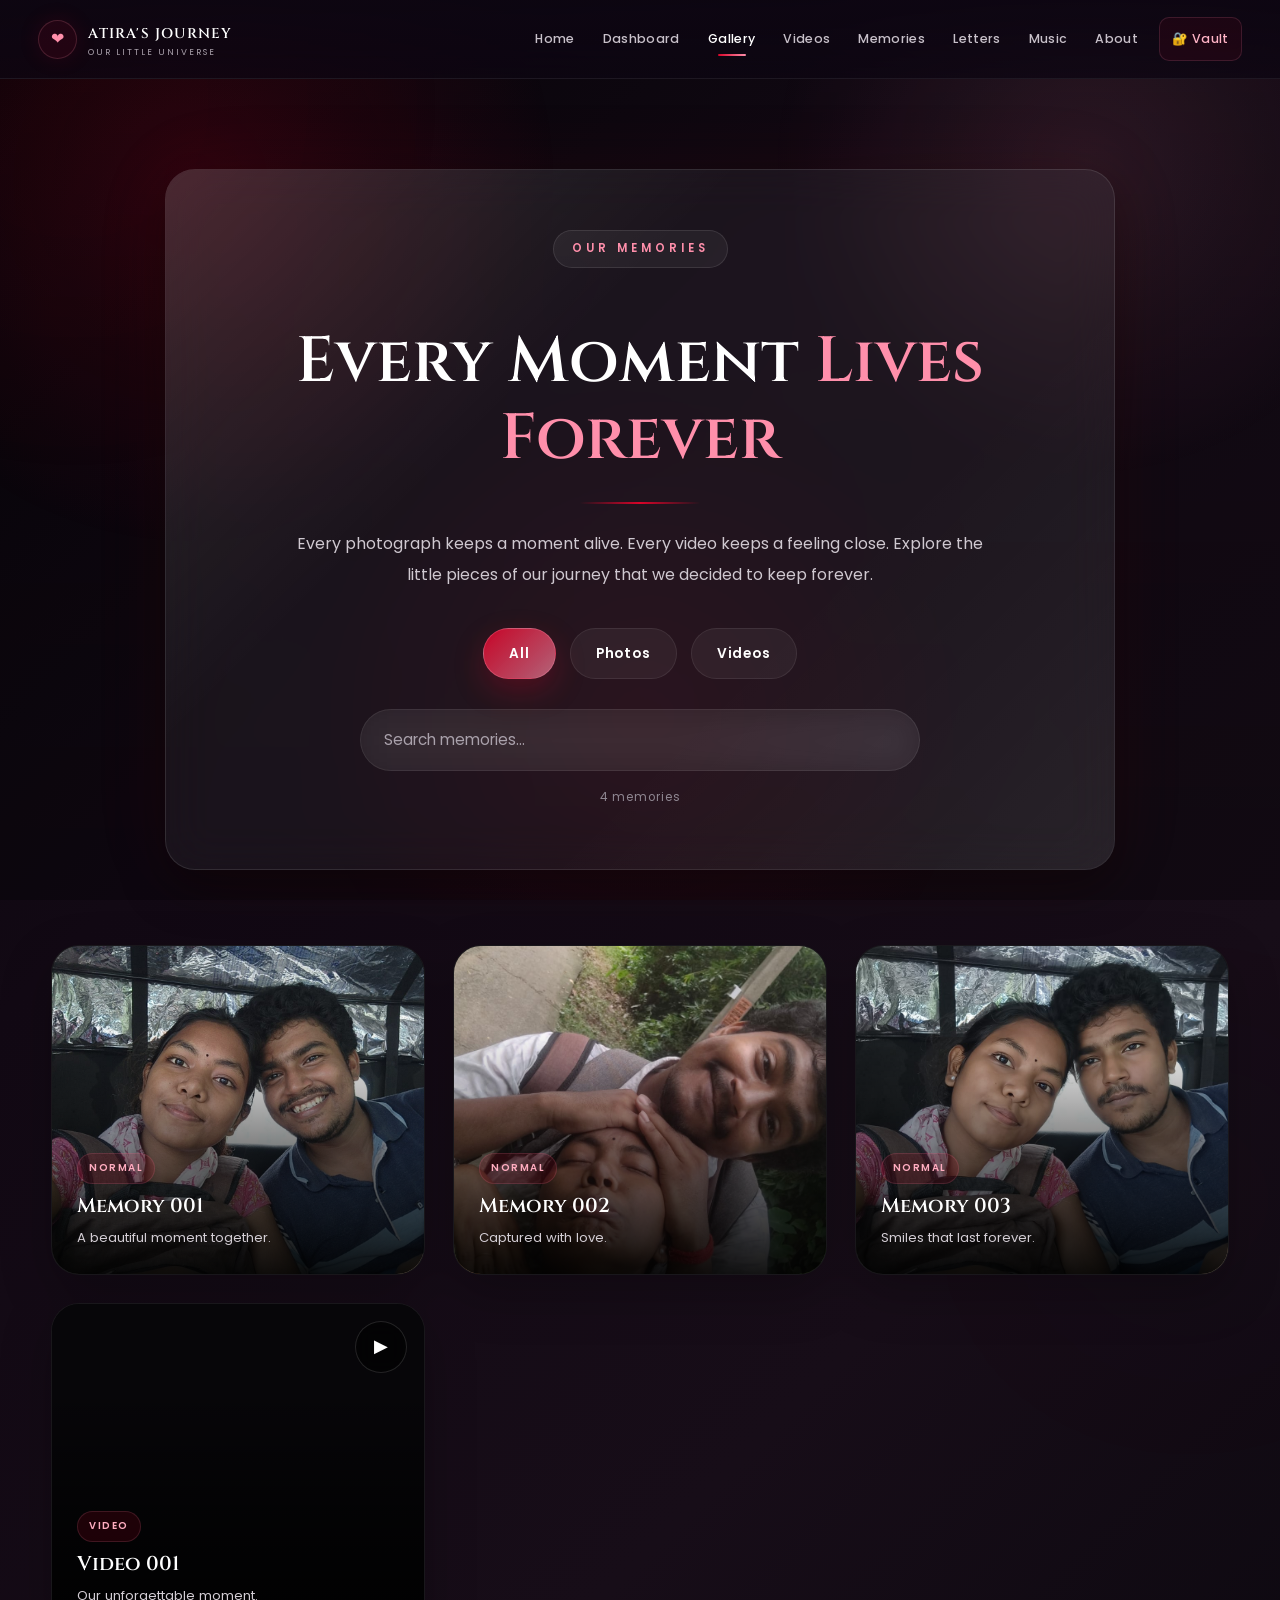
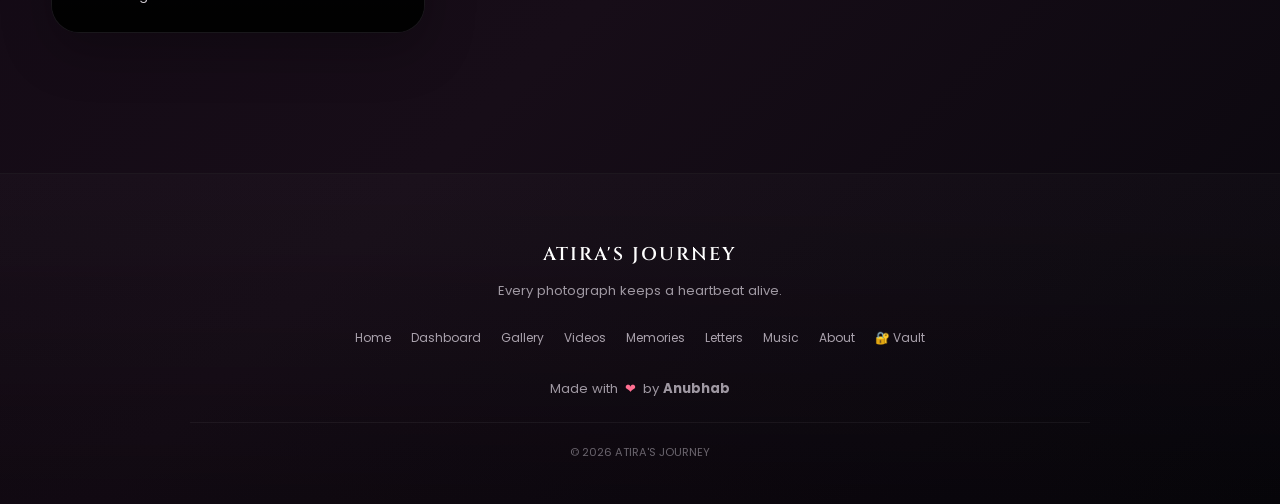
==== gallery.html @ bbc755f4 "love git" ====
<!DOCTYPE html>
<html lang="en">

<head>

    <meta charset="UTF-8">

    <meta
        name="viewport"
        content="width=device-width, initial-scale=1.0">

    <title>Gallery • ATIRA'S JOURNEY</title>

    <meta
        name="description"
        content="Every photograph, every smile, every little memory from ATIRA'S JOURNEY.">

    <meta
        name="theme-color"
        content="#0d0612">


    <!--==================================================
        GOOGLE FONTS
    ==================================================-->

    <link
        rel="preconnect"
        href="https://fonts.googleapis.com">

    <link
        rel="preconnect"
        href="https://fonts.gstatic.com"
        crossorigin>

    <link
        href="https://fonts.googleapis.com/css2?family=Cinzel:wght@400;500;600;700&family=Poppins:wght@300;400;500;600;700&display=swap"
        rel="stylesheet">


    <!--==================================================
        GLOBAL CSS
    ==================================================-->

    <script src="js/base-path.js"></script>

    <link
        rel="stylesheet"
        href="css/global.css">

    <link
        rel="stylesheet"
        href="css/style_1.css">

    <link
        rel="stylesheet"
        href="css/style_2.css">

    <link
        rel="stylesheet"
        href="css/style_3.css">


    <!--==================================================
        GALLERY CSS
    ==================================================-->

    <link
        rel="stylesheet"
        href="css/gallery.css">

</head>


<body>


<!--==================================================
    GLOBAL HEADER
==================================================-->

<header
    class="site-header"
    id="siteHeader">

    <div class="site-header-container">


        <!-- BRAND -->

        <a
            href="index.html"
            class="site-brand">

            <span class="site-brand-symbol">
                ❤
            </span>

            <span class="site-brand-text">

                <span class="site-brand-title">
                    ATIRA'S JOURNEY
                </span>

                <span class="site-brand-subtitle">
                    OUR LITTLE UNIVERSE
                </span>

            </span>

        </a>


        <!-- MOBILE MENU -->

        <button
            type="button"
            class="menu-toggle"
            id="menuToggle"
            aria-label="Open navigation menu"
            aria-expanded="false">

            ☰

        </button>


        <!-- NAVIGATION -->

        <nav
            class="site-nav"
            id="siteNav"
            aria-label="Main navigation">


            <a href="index.html">
                Home
            </a>


            <a href="dashboard.html">
                Dashboard
            </a>


            <a
                href="gallery.html"
                class="active">
                Gallery
            </a>


            <a href="videos.html">
                Videos
            </a>


            <a href="timeline.html">
                Memories
            </a>


            <a href="letters.html">
                Letters
            </a>


            <a href="music.html">
                Music
            </a>


            <a href="about.html">
                About
            </a>


            <a
                href="vault.html"
                class="vault-link">

                🔐 Vault

            </a>

        </nav>

    </div>

</header>



<!--==================================================
    BACKGROUND
==================================================-->

<div class="blur blur1"></div>

<div class="blur blur2"></div>

<div class="blur blur3"></div>



<!--==================================================
    HERO
==================================================-->

<section class="gallery-hero">

    <div class="container">


        <div class="glass gallery-hero-card">


            <span class="hero-label">
                OUR MEMORIES
            </span>


            <h1>

                Every Moment

                <span>
                    Lives Forever
                </span>

            </h1>


            <div class="divider"></div>


            <p>

                Every photograph keeps a moment alive.

                Every video keeps a feeling close.

                Explore the little pieces of our journey

                that we decided to keep forever.

            </p>


            <!-- FILTER -->

            <div
                class="gallery-filter"
                id="galleryFilter">


                <button
                    type="button"
                    class="filter-btn active"
                    data-filter="all">

                    All

                </button>


                <button
                    type="button"
                    class="filter-btn"
                    data-filter="photo">

                    Photos

                </button>


                <button
                    type="button"
                    class="filter-btn"
                    data-filter="video">

                    Videos

                </button>

            </div>


            <!-- SEARCH -->

            <div class="gallery-search">

                <input
                    type="search"
                    id="searchBox"
                    autocomplete="off"
                    placeholder="Search memories..."
                    aria-label="Search memories">

            </div>


            <!-- RESULT COUNT -->

            <p
                class="gallery-result-count"
                id="galleryResultCount">

                0 memories

            </p>


        </div>

    </div>

</section>



<!--==================================================
    GALLERY
==================================================-->

<section class="gallery-section">

    <div class="container">


        <div
            class="gallery-grid"
            id="galleryGrid">

        </div>


        <!-- EMPTY STATE -->

        <div
            class="gallery-empty"
            id="galleryEmpty"
            hidden>


            <div class="glass gallery-empty-card">

                <div class="empty-symbol">
                    ♡
                </div>


                <h2>
                    Nothing Found
                </h2>


                <p>
                    No memory matches your search.
                    Try another word or choose another filter.
                </p>


                <button
                    type="button"
                    class="filter-btn"
                    id="clearSearch">

                    Show All Memories

                </button>

            </div>

        </div>


    </div>

</section>



<!--==================================================
    LIGHTBOX
==================================================-->

<div
    class="gallery-lightbox"
    id="lightbox"
    aria-hidden="true">


    <!-- CLOSE -->

    <button
        type="button"
        class="lightbox-close"
        id="lightboxClose"
        aria-label="Close gallery">

        ×

    </button>


    <!-- PREVIOUS -->

    <button
        type="button"
        class="lightbox-prev"
        id="lightboxPrev"
        aria-label="Previous memory">

        ❮

    </button>


    <!-- CONTENT -->

    <div
        class="lightbox-content"
        id="lightboxContent">

    </div>


    <!-- NEXT -->

    <button
        type="button"
        class="lightbox-next"
        id="lightboxNext"
        aria-label="Next memory">

        ❯

    </button>


    <!-- COUNTER -->

    <div
        class="lightbox-counter"
        id="lightboxCounter">

        1 / 1

    </div>

</div>



<!--==================================================
    FOOTER
==================================================-->

<footer class="site-footer">

    <div class="site-footer-inner">


        <h3>
            ATIRA'S JOURNEY
        </h3>


        <p>
            Every photograph keeps a heartbeat alive.
        </p>


        <div class="site-footer-links">

            <a href="index.html">
                Home
            </a>

            <a href="dashboard.html">
                Dashboard
            </a>

            <a href="gallery.html">
                Gallery
            </a>

            <a href="videos.html">
                Videos
            </a>

            <a href="timeline.html">
                Memories
            </a>

            <a href="letters.html">
                Letters
            </a>

            <a href="music.html">
                Music
            </a>

            <a href="about.html">
                About
            </a>

            <a href="vault.html">
                🔐 Vault
            </a>

        </div>


        <p>

            Made with

            <span class="footer-heart">
                ❤
            </span>

            by

            <strong>
                Anubhab
            </strong>

        </p>


        <p class="site-footer-copy">

            © 2026 ATIRA'S JOURNEY

        </p>

    </div>

</footer>



<!--==================================================
    JAVASCRIPT
==================================================-->

<script src="data/memories.js"></script>

<script src="js/app.js"></script>

<script src="js/gallery.js"></script>


</body>

</html>
---- css/global.css ----
/*==================================================
    ATIRA'S JOURNEY
    global.css
    GLOBAL HEADER + FOOTER + COMMON UI
==================================================*/


/*==================================================
    RESET
==================================================*/

*{

    margin:0;

    padding:0;

    box-sizing:border-box;

}


html{

    scroll-behavior:smooth;

}


body{

    min-height:100vh;

    margin:0;

    font-family:"Poppins",sans-serif;

    color:#fff;

    background:#0d0612;

    overflow-x:hidden;

    opacity:1;

    transform:none;

    transition:opacity .45s ease, transform .45s ease;

}

body.page-ready{

    opacity:1;

    transform:none;

}

@media (prefers-reduced-motion: reduce) {
    *, *::before, *::after {
        animation-duration: 0.01ms !important;
        animation-iteration-count: 1 !important;
        transition-duration: 0.01ms !important;
        scroll-behavior: auto !important;
    }
}


body.lightbox-open{

    overflow:hidden;

}


img,

video{

    max-width:100%;

}


button,

input,

textarea,

select{

    font:inherit;

}


button{

    cursor:pointer;

}


a{

    color:inherit;

    text-decoration:none;

}

a:focus-visible,
button:focus-visible,
input:focus-visible,
select:focus-visible,
textarea:focus-visible{
    outline:2px solid #ff8fab;
    outline-offset:3px;
}

.skip-link{
    position:absolute;
    left:-9999px;
    top:0;
    z-index:99999;
    padding:12px 16px;
    border-radius:0 0 10px 0;
    background:#ff8fab;
    color:#0d0612;
    font-weight:700;
    text-decoration:none;
}

.skip-link:focus{
    left:0;
}



/*==================================================
    BACK TO TOP
==================================================*/

.back-to-top{
    position:fixed;
    right:20px;
    bottom:20px;
    z-index:5000;
    display:flex;
    align-items:center;
    justify-content:center;
    width:48px;
    height:48px;
    border:1px solid rgba(255,143,171,.25);
    border-radius:999px;
    background:rgba(13,6,18,.9);
    color:#fff;
    box-shadow:0 14px 35px rgba(0,0,0,.28);
    backdrop-filter:blur(16px);
    -webkit-backdrop-filter:blur(16px);
    opacity:0;
    visibility:hidden;
    transform:translateY(10px);
    transition:opacity .3s ease, transform .3s ease, visibility .3s ease;
}

.back-to-top.show{
    opacity:1;
    visibility:visible;
    transform:translateY(0);
}

.back-to-top:hover{
    transform:translateY(-2px);
}

/*==================================================
    GLOBAL CONTAINER
==================================================*/

.container{

    width:min(1180px,92%);

    margin-left:auto;

    margin-right:auto;

}



/*==================================================
    PAGE OFFSET
==================================================*/

.page-with-header{

    padding-top:0;

}



/*==================================================
    GLOBAL GLASS
==================================================*/

.glass{

    background:

        linear-gradient(

            135deg,

            rgba(255,255,255,.075),

            rgba(255,255,255,.025)

        );

    border:1px solid rgba(255,255,255,.075);

    box-shadow:

        0 20px 60px rgba(0,0,0,.22);

    backdrop-filter:blur(18px);

    -webkit-backdrop-filter:blur(18px);

}



/*==================================================
    GLOBAL HEADER
==================================================*/

.site-header{

    position:sticky;

    top:0;

    left:0;

    width:100%;

    z-index:4000;

    background:

        linear-gradient(

            180deg,

            rgba(13,6,18,.94),

            rgba(13,6,18,.78)

        );

    border-bottom:

        1px solid rgba(255,255,255,.07);

    backdrop-filter:blur(20px);

    -webkit-backdrop-filter:blur(20px);

    transition:

        background .35s ease,

        box-shadow .35s ease;

}



/*==================================================
    HEADER WHEN SCROLLED
==================================================*/

.site-header.scrolled{

    background:

        rgba(10,4,13,.97);

    box-shadow:

        0 12px 35px rgba(0,0,0,.3);

}



/*==================================================
    HEADER CONTAINER
==================================================*/

.site-header-container{

    width:min(1280px,94%);

    min-height:78px;

    margin:auto;

    display:flex;

    align-items:center;

    justify-content:space-between;

    gap:30px;

}



/*==================================================
    BRAND
==================================================*/

.site-brand{

    display:flex;

    align-items:center;

    gap:11px;

    flex-shrink:0;

}


.site-brand-symbol{

    width:39px;

    height:39px;

    display:flex;

    align-items:center;

    justify-content:center;

    border-radius:50%;

    color:#ff8fab;

    background:

        rgba(217,4,41,.10);

    border:

        1px solid rgba(255,143,171,.18);

    box-shadow:

        0 0 22px rgba(217,4,41,.12);

    font-size:1rem;

    transition:

        transform .35s ease,

        box-shadow .35s ease;

}


.site-brand:hover .site-brand-symbol{

    transform:scale(1.08);

    box-shadow:

        0 0 30px rgba(217,4,41,.28);

}


.site-brand-text{

    display:flex;

    flex-direction:column;

    gap:2px;

}


.site-brand-title{

    font-family:"Cinzel",serif;

    font-size:.88rem;

    font-weight:600;

    letter-spacing:1.2px;

    color:#fff;

}


.site-brand-subtitle{

    color:#a9a0ab;

    font-size:.55rem;

    letter-spacing:2px;

    line-height:1;

}



/*==================================================
    NAVIGATION
==================================================*/

.site-nav{

    display:flex;

    align-items:center;

    justify-content:flex-end;

    gap:4px;

}


.site-nav a{

    position:relative;

    padding:10px 12px;

    color:#c8c1ca;

    font-size:.78rem;

    font-weight:500;

    letter-spacing:.35px;

    border-radius:10px;

    transition:

        color .3s ease,

        background .3s ease;

}


.site-nav a::after{

    content:"";

    position:absolute;

    left:50%;

    bottom:4px;

    width:0;

    height:2px;

    border-radius:10px;

    background:

        linear-gradient(

            90deg,

            #d90429,

            #ff8fab

        );

    transform:translateX(-50%);

    transition:width .3s ease;

}


.site-nav a:hover{

    color:#fff;

    background:

        rgba(255,255,255,.045);

}


.site-nav a:hover::after,

.site-nav a.active::after{

    width:28px;

}


.site-nav a.active{

    color:#fff;

}


.site-nav .vault-link{

    margin-left:5px;

    color:#ffb4c6;

    border:

        1px solid rgba(255,143,171,.15);

    background:

        rgba(217,4,41,.07);

}


.site-nav .vault-link:hover{

    background:

        rgba(217,4,41,.15);

    border-color:

        rgba(255,143,171,.28);

}



/*==================================================
    MOBILE MENU BUTTON
==================================================*/

.menu-toggle{

    display:none;

    width:45px;

    height:45px;

    align-items:center;

    justify-content:center;

    border:1px solid rgba(255,255,255,.10);

    border-radius:12px;

    color:#fff;

    background:

        rgba(255,255,255,.055);

    font-size:1.35rem;

    line-height:1;

    transition:

        background .3s ease,

        border-color .3s ease,

        transform .3s ease;

}


.menu-toggle:hover{

    background:

        rgba(217,4,41,.16);

    border-color:

        rgba(255,143,171,.25);

}



/*==================================================
    COMMON HERO LABEL
==================================================*/

.hero-label{

    display:inline-block;

    color:#ff9db4;

    font-size:.7rem;

    font-weight:600;

    letter-spacing:3px;

    text-transform:uppercase;

}



/*==================================================
    COMMON DIVIDER
==================================================*/

.divider{

    width:80px;

    height:1px;

    margin:22px auto;

    background:

        linear-gradient(

            90deg,

            transparent,

            #ff8fab,

            transparent

        );

}



/*==================================================
    COMMON BUTTON
==================================================*/

.btn{

    display:inline-flex;

    align-items:center;

    justify-content:center;

    min-height:48px;

    padding:12px 24px;

    border:1px solid rgba(255,143,171,.18);

    border-radius:999px;

    color:#fff;

    background:

        linear-gradient(

            135deg,

            rgba(217,4,41,.9),

            rgba(150,20,60,.85)

        );

    font-size:.78rem;

    font-weight:600;

    letter-spacing:.7px;

    transition:

        transform .3s ease,

        box-shadow .3s ease,

        border-color .3s ease;

}


.btn:hover{

    transform:translateY(-3px);

    border-color:

        rgba(255,143,171,.38);

    box-shadow:

        0 15px 35px rgba(217,4,41,.25);

}



/*==================================================
    COMMON HERO BUTTON GROUP
==================================================*/

.hero-buttons{

    display:flex;

    align-items:center;

    justify-content:center;

    flex-wrap:wrap;

    gap:14px;

    margin-top:28px;

}



/*==================================================
    COMMON SECTION
==================================================*/

.section{

    padding:90px 0;

}


.section-title{

    margin:14px 0;

    font-family:"Cinzel",serif;

    font-size:clamp(1.8rem,4vw,3rem);

    line-height:1.2;

    color:#fff;

}


.text-center{

    text-align:center;

}


.text-muted{

    color:#aaa2ad;

    line-height:1.8;

}



/*==================================================
    FOOTER
==================================================*/

.site-footer{

    position:relative;

    margin-top:40px;

    padding:65px 20px 35px;

    text-align:center;

    background:

        linear-gradient(

            180deg,

            rgba(255,255,255,.018),

            rgba(0,0,0,.25)

        );

    border-top:

        1px solid rgba(255,255,255,.06);

}


.site-footer-inner{

    width:min(900px,94%);

    margin:auto;

}


.site-footer h3{

    margin-bottom:10px;

    font-family:"Cinzel",serif;

    font-size:1.15rem;

    letter-spacing:2px;

    color:#fff;

}


.site-footer p{

    margin:7px 0;

    color:#9f98a2;

    font-size:.82rem;

    line-height:1.7;

}



/*==================================================
    FOOTER LINKS
==================================================*/

.site-footer-links{

    display:flex;

    justify-content:center;

    align-items:center;

    flex-wrap:wrap;

    gap:8px 20px;

    margin:25px 0 30px;

}


.site-footer-links a{

    color:#aaa2ad;

    font-size:.75rem;

    transition:

        color .3s ease,

        transform .3s ease;

}


.site-footer-links a:hover{

    color:#ff9db4;

    transform:translateY(-2px);

}



/*==================================================
    FOOTER HEART
==================================================*/

.footer-heart{

    display:inline-block;

    margin:0 3px;

    color:#ff6f91;

    animation:

        footerHeartbeat 1.7s ease-in-out infinite;

}


@keyframes footerHeartbeat{

    0%,

    100%{

        transform:scale(1);

    }

    15%{

        transform:scale(1.18);

    }

    30%{

        transform:scale(1);

    }

    45%{

        transform:scale(1.12);

    }

    60%,

    100%{

        transform:scale(1);

    }

}



/*==================================================
    FOOTER COPYRIGHT
==================================================*/

.site-footer-copy{

    margin-top:22px !important;

    padding-top:20px;

    border-top:

        1px solid rgba(255,255,255,.05);

    color:#69636c !important;

    font-size:.7rem !important;

}



/*==================================================
    BACKGROUND BLUR ORBS
==================================================*/

.blur{

    position:fixed;

    width:300px;

    height:300px;

    border-radius:50%;

    pointer-events:none;

    filter:blur(100px);

    opacity:.12;

    z-index:-1;

}


.blur1{

    top:8%;

    left:-120px;

    background:#d90429;

}


.blur2{

    top:48%;

    right:-150px;

    background:#8e3154;

}


.blur3{

    bottom:-120px;

    left:35%;

    background:#6c1740;

}



/*==================================================
    RESPONSIVE HEADER
==================================================*/

@media(max-width:1100px){

    .site-header-container{

        gap:15px;

    }


    .site-nav{

        gap:1px;

    }


    .site-nav a{

        padding-left:9px;

        padding-right:9px;

        font-size:.73rem;

    }

}



/*==================================================
    TABLET / MOBILE
==================================================*/

@media(max-width:900px){

    .site-header-container{

        min-height:70px;

    }


    .menu-toggle{

        display:flex;

    }


    .site-nav{

        position:absolute;

        top:calc(100% + 8px);

        left:3%;

        right:3%;

        display:flex;

        flex-direction:column;

        align-items:stretch;

        gap:4px;

        padding:12px;

        border:

            1px solid rgba(255,255,255,.08);

        border-radius:18px;

        background:

            rgba(14,6,19,.97);

        box-shadow:

            0 25px 60px rgba(0,0,0,.4);

        backdrop-filter:blur(25px);

        -webkit-backdrop-filter:blur(25px);

        opacity:0;

        visibility:hidden;

        pointer-events:none;

        transform:

            translateY(-10px)

            scale(.98);

        transform-origin:top;

        transition:

            opacity .3s ease,

            visibility .3s ease,

            transform .3s ease;

    }


    .site-nav.open{

        opacity:1;

        visibility:visible;

        pointer-events:auto;

        transform:

            translateY(0)

            scale(1);

    }


    .site-nav a{

        width:100%;

        padding:13px 15px;

        border-radius:11px;

        font-size:.82rem;

    }


    .site-nav a::after{

        display:none;

    }


    .site-nav a:hover,

    .site-nav a.active{

        background:

            rgba(217,4,41,.10);

    }


    .site-nav .vault-link{

        margin-left:0;

        margin-top:4px;

    }

}



/*==================================================
    SMALL MOBILE
==================================================*/

@media(max-width:600px){

    .back-to-top{
        right:14px;
        bottom:14px;
        width:44px;
        height:44px;
    }

    .container{

        width:min(92%,540px);

    }


    .site-header-container{

        width:92%;

    }


    .site-brand-symbol{

        width:36px;

        height:36px;

    }


    .site-brand-title{

        font-size:.75rem;

    }


    .site-brand-subtitle{

        font-size:.48rem;

        letter-spacing:1.5px;

    }


    .section{

        padding:65px 0;

    }


    .hero-buttons{

        flex-direction:column;

    }


    .hero-buttons .btn{

        width:100%;

        max-width:320px;

    }


    .site-footer{

        padding-top:50px;

    }


    .site-footer-links{

        gap:10px 15px;

    }

}



/*==================================================
    VERY SMALL MOBILE
==================================================*/

@media(max-width:380px){

    .site-brand-subtitle{

        display:none;

    }


    .menu-toggle{

        width:42px;

        height:42px;

    }

}
---- css/style_1.css ----
/*==================================================
  ATIRA'S JOURNEY
  Global Design System
  File : style_1.css
  Part : 1/4
==================================================*/

/*==============================
GOOGLE FONTS
==============================*/

@import url('https://fonts.googleapis.com/css2?family=Cinzel:wght@400;500;600;700&family=Poppins:wght@300;400;500;600;700&display=swap');

/*==============================
RESET
==============================*/

*{
    margin:0;
    padding:0;
    box-sizing:border-box;
}

*::before,
*::after{
    box-sizing:border-box;
}

html{
    scroll-behavior:smooth;
}

body{
    overflow-x:hidden;
    min-height:100vh;
    font-family:'Poppins',sans-serif;
}

/*==============================
ROOT VARIABLES
==============================*/

:root{

    /* Main Theme */

    --bg-dark:#09070d;
    --bg-secondary:#140b16;
    --bg-third:#1c101f;

    /* Crimson */

    --crimson:#d90429;
    --crimson-light:#ef476f;
    --rose:#ff8fab;

    /* Text */

    --white:#ffffff;
    --text:#ececec;
    --muted:#bbbbbb;

    /* Glass */

    --glass-bg:rgba(255,255,255,.055);
    --glass-border:rgba(255,255,255,.12);

    /* Radius */

    --radius:28px;

    /* Shadow */

    --shadow-soft:
    0 15px 35px rgba(0,0,0,.30);

    --shadow-glow:
    0 0 80px rgba(217,4,41,.18);

    /* Transition */

    --transition:.45s ease;

}

/*==============================
BODY
==============================*/

body{

    color:var(--white);

    background:
    linear-gradient(
    135deg,
    #070509 0%,
    #120914 30%,
    #170d18 65%,
    #09070d 100%);

    position:relative;

    line-height:1.7;

}

/*==============================
TYPOGRAPHY
==============================*/

h1,
h2,
h3,
h4{

    font-family:'Cinzel',serif;

    font-weight:600;

}

p{

    color:var(--text);

}

a{

    color:inherit;

    text-decoration:none;

}

img{

    width:100%;

    display:block;

}

/*==============================
COMMON CONTAINER
==============================*/

.container{

    width:min(1200px,92%);

    margin:auto;

}
body::before{

    content:"";

    position:fixed;

    inset:0;

    background:

    radial-gradient(circle at 15% 20%,
    rgba(217,4,41,.18),
    transparent 28%),

    radial-gradient(circle at 85% 18%,
    rgba(255,143,171,.12),
    transparent 24%),

    radial-gradient(circle at 50% 80%,
    rgba(217,4,41,.10),
    transparent 35%);

    animation:backgroundMove 24s ease-in-out infinite alternate;

    z-index:-5;

}

/*==============================
AMBIENT OVERLAY
==============================*/

body::after{

    content:"";

    position:fixed;

    inset:0;

    background:

    linear-gradient(

    rgba(0,0,0,.08),

    rgba(0,0,0,.25)

    );

    pointer-events:none;

    z-index:-4;

}

/*==============================
FLOATING CRIMSON LIGHT
==============================*/

.bg-light{

    position:fixed;

    border-radius:50%;

    filter:blur(130px);

    pointer-events:none;

    z-index:-3;

}

.light-left{

    width:420px;

    height:420px;

    left:-150px;

    top:-80px;

    background:rgba(217,4,41,.22);

    animation:floatLeft 16s ease-in-out infinite;

}

.light-right{

    width:360px;

    height:360px;

    right:-120px;

    top:25%;

    background:rgba(255,143,171,.15);

    animation:floatRight 18s ease-in-out infinite;

}

.light-bottom{

    width:520px;

    height:520px;

    bottom:-220px;

    left:50%;

    transform:translateX(-50%);

    background:rgba(217,4,41,.15);

    animation:pulseGlow 10s ease-in-out infinite;

}

/*==============================
NOISE TEXTURE
==============================*/

.noise{

    position:fixed;

    inset:0;

    opacity:.03;

    pointer-events:none;

    z-index:-2;

    background-image:

    radial-gradient(circle,
    rgba(255,255,255,.8) 1px,
    transparent 1px);

    background-size:22px 22px;

}

/*==============================
COMMON SECTION
==============================*/

section{

    position:relative;

    padding:80px 0;

}

/*==============================
HEADINGS
==============================*/

.section-title{

    font-size:clamp(2rem,5vw,4rem);

    text-align:center;

    letter-spacing:4px;

    color:var(--white);

    margin-bottom:20px;

    text-shadow:

    0 0 18px rgba(217,4,41,.25);

}

.section-subtitle{

    max-width:720px;

    margin:auto;

    text-align:center;

    color:var(--muted);

    line-height:2;

}

/*==============================
SELECTION
==============================*/

::selection{

    background:var(--crimson);

    color:white;

}

/*==============================
SCROLLBAR
==============================*/

::-webkit-scrollbar{

    width:10px;

}

::-webkit-scrollbar-track{

    background:#09070d;

}

::-webkit-scrollbar-thumb{

    background:

    linear-gradient(

    var(--crimson),

    var(--rose)

    );

    border-radius:50px;

}

::-webkit-scrollbar-thumb:hover{

    background:#ff4f7b;

}.glass{

    position:relative;

    background:rgba(255,255,255,.055);

    backdrop-filter:blur(24px);

    -webkit-backdrop-filter:blur(24px);

    border:1px solid rgba(255,255,255,.10);

    border-radius:var(--radius);

    box-shadow:
        0 20px 45px rgba(0,0,0,.35),
        0 0 80px rgba(217,4,41,.08);

    overflow:hidden;

    transition:all .45s ease;

}

/* Soft Highlight */

.glass::before{

    content:"";

    position:absolute;

    inset:0;

    background:linear-gradient(
        135deg,
        rgba(255,255,255,.10),
        transparent 35%,
        transparent 65%,
        rgba(255,255,255,.05)
    );

    pointer-events:none;

}

/* Hover */

.glass:hover{

    transform:translateY(-6px);

    border-color:rgba(255,143,171,.22);

    box-shadow:
        0 25px 55px rgba(0,0,0,.45),
        0 0 100px rgba(217,4,41,.16);

}

/*==============================
COMMON CARD
==============================*/

.card{

    padding:28px;

    border-radius:24px;

    background:rgba(255,255,255,.04);

    border:1px solid rgba(255,255,255,.08);

    transition:all .45s ease;

}

.card:hover{

    transform:translateY(-8px);

    border-color:rgba(255,143,171,.18);

    background:rgba(255,255,255,.06);

    box-shadow:

    0 20px 50px rgba(0,0,0,.35),

    0 0 45px rgba(217,4,41,.12);

}

/*==============================
BUTTON
==============================*/

.btn{

    display:inline-flex;

    justify-content:center;

    align-items:center;

    gap:12px;

    padding:16px 40px;

    border-radius:999px;

    border:1px solid rgba(255,255,255,.12);

    background:rgba(255,255,255,.06);

    color:var(--white);

    font-weight:600;

    letter-spacing:2px;

    cursor:pointer;

    transition:all .4s ease;

    position:relative;

    overflow:hidden;

}

/* Shine Effect */

.btn::before{

    content:"";

    position:absolute;

    width:60px;

    height:180%;

    background:rgba(255,255,255,.18);

    top:-40%;

    left:-80px;

    transform:rotate(25deg);

    transition:.8s;

}

.btn:hover::before{

    left:120%;

}

.btn:hover{

    transform:translateY(-4px);

    background:linear-gradient(

        135deg,

        rgba(217,4,41,.85),

        rgba(255,143,171,.70)

    );

    border-color:transparent;

    box-shadow:

    0 15px 35px rgba(217,4,41,.35),

    0 0 60px rgba(217,4,41,.25);

}

/*==============================
TEXT UTILITIES
==============================*/

.text-center{

    text-align:center;

}

.text-muted{

    color:var(--muted);

}

.crimson{

    color:var(--crimson-light);

}

.rose{

    color:var(--rose);

}

/*==============================
SPACING
==============================*/

.mt-1{margin-top:10px;}
.mt-2{margin-top:20px;}
.mt-3{margin-top:30px;}
.mt-4{margin-top:40px;}
.mt-5{margin-top:60px;}

.mb-1{margin-bottom:10px;}
.mb-2{margin-bottom:20px;}
.mb-3{margin-bottom:30px;}
.mb-4{margin-bottom:40px;}
.mb-5{margin-bottom:60px;}
/*==================================================
  ATIRA'S JOURNEY
  Global Design System
  File : style_1.css
  Part : 4/4
==================================================*/


/*=====================================
ANIMATIONS
======================================*/

@keyframes fadeUp{

    from{

        opacity:0;
        transform:translateY(50px);

    }

    to{

        opacity:1;
        transform:translateY(0);

    }

}

.fade-up{

    animation:fadeUp 1s ease forwards;

}

@keyframes floatLeft{

    0%{

        transform:translate(0,0);

    }

    100%{

        transform:translate(60px,-40px);

    }

}

@keyframes floatRight{

    0%{

        transform:translate(0,0);

    }

    100%{

        transform:translate(-70px,50px);

    }

}

@keyframes pulseGlow{

    0%{

        transform:translateX(-50%) scale(1);

        opacity:.12;

    }

    50%{

        transform:translateX(-50%) scale(1.12);

        opacity:.22;

    }

    100%{

        transform:translateX(-50%) scale(1);

        opacity:.12;

    }

}

@keyframes backgroundMove{

    0%{

        transform:scale(1);

    }

    100%{

        transform:scale(1.08);

    }

}


/*=====================================
COMMON FLEX
======================================*/

.flex{

    display:flex;

}

.flex-center{

    display:flex;

    justify-content:center;

    align-items:center;

}

.space-between{

    display:flex;

    justify-content:space-between;

    align-items:center;

}


/*=====================================
GRID
======================================*/

.grid{

    display:grid;

    gap:25px;

}

.grid-2{

    grid-template-columns:repeat(2,1fr);

}

.grid-3{

    grid-template-columns:repeat(3,1fr);

}

.grid-4{

    grid-template-columns:repeat(4,1fr);

}


/*=====================================
IMAGE
======================================*/

.image-cover{

    overflow:hidden;

    border-radius:20px;

}

.image-cover img{

    transition:.6s;

}

.image-cover:hover img{

    transform:scale(1.08);

}


/*=====================================
SECTION SPACING
======================================*/

.section{

    padding:100px 0;

}


/*=====================================
HOVER GLOW
======================================*/

.hover-glow{

    transition:.4s;

}

.hover-glow:hover{

    box-shadow:

    0 0 35px rgba(217,4,41,.25);

}


/*=====================================
TEXT SHADOW
======================================*/

.glow-text{

    text-shadow:

    0 0 18px rgba(217,4,41,.35);

}


/*=====================================
DIVIDER
======================================*/

.divider{

    width:120px;

    height:2px;

    margin:25px auto;

    background:

    linear-gradient(

    to right,

    transparent,

    var(--crimson),

    transparent

    );

}


/*=====================================
RESPONSIVE
======================================*/

@media(max-width:992px){

.grid-4{

    grid-template-columns:repeat(2,1fr);

}

.grid-3{

    grid-template-columns:repeat(2,1fr);

}

}


@media(max-width:768px){

.section{

    padding:70px 0;

}

.container{

    width:94%;

}

.grid-2,
.grid-3,
.grid-4{

    grid-template-columns:1fr;

}

.btn{

    width:100%;

}

.section-title{

    letter-spacing:2px;

}

}


@media(max-width:480px){

body{

    font-size:15px;

}

.section-title{

    font-size:2rem;

}

}


/*=====================================
END OF style_1.css
======================================*/
/*=====================================
FLOATING MUSIC PLAYER
======================================*/

.music-player{

    position:fixed;

    right:24px;

    bottom:24px;

    z-index:9999;

    display:flex;

    align-items:center;

    gap:8px;

    padding:8px 10px;

    border-radius:999px;

    background:linear-gradient(135deg,
        rgba(255,255,255,.09),
        rgba(255,255,255,.04));

    backdrop-filter:blur(16px);

    -webkit-backdrop-filter:blur(16px);

    border:1px solid rgba(255,255,255,.12);

    box-shadow:
        0 12px 30px rgba(0,0,0,.28),
        0 0 45px rgba(217,4,41,.12);

    overflow:hidden;

}

.music-player::before{

    content:"";

    position:absolute;

    inset:0;

    background:linear-gradient(
        135deg,
        rgba(255,255,255,.11),
        transparent 35%,
        transparent 65%,
        rgba(255,255,255,.05)
    );

    pointer-events:none;

}

.music-btn{

    position:relative;

    z-index:1;

    width:40px;

    height:40px;

    border:1px solid rgba(255,255,255,.16);

    border-radius:50%;

    cursor:pointer;

    background:linear-gradient(135deg,
        var(--crimson),
        var(--rose));

    color:white;

    font-size:.95rem;

    box-shadow:inset 0 1px 0 rgba(255,255,255,.18);

    transition:.3s ease;

}

.music-btn:hover{

    transform:translateY(-2px) scale(1.02);

    box-shadow:0 10px 20px rgba(217,4,41,.18);

}

#musicVolume{

    position:relative;

    z-index:1;

    width:88px;

    height:4px;

    border-radius:999px;

    accent-color:var(--rose);

    cursor:pointer;

}

@media(max-width:768px){

.music-player{

right:14px;

bottom:14px;

padding:7px 9px;

}

#musicVolume{

width:72px;

}

}
---- css/style_2.css ----
/*==================================================
  ATIRA'S JOURNEY
  File : style_2.css
  Part : 1/4
==================================================*/

/*=====================================
LANDING PAGE
======================================*/

.landing{

    position:relative;

    min-height:100vh;

    display:flex;

    justify-content:center;

    align-items:center;

    overflow:hidden;

    padding:40px;

}

/*=====================================
DREAMY VIGNETTE
======================================*/

.landing::before{

    content:"";

    position:absolute;

    inset:0;

    background:

    radial-gradient(circle at center,

    transparent 40%,

    rgba(0,0,0,.35) 100%);

    pointer-events:none;

}

/*=====================================
FLOATING BLUR LIGHTS
======================================*/

.blur{

    position:absolute;

    border-radius:50%;

    filter:blur(140px);

    pointer-events:none;

}

.blur1{

    width:450px;

    height:450px;

    background:rgba(217,4,41,.22);

    top:-120px;

    left:-150px;

    animation:floatLeft 18s ease-in-out infinite;

}

.blur2{

    width:380px;

    height:380px;

    background:rgba(255,143,171,.14);

    bottom:-100px;

    right:-100px;

    animation:floatRight 20s ease-in-out infinite;

}

.blur3{

    width:260px;

    height:260px;

    background:rgba(255,255,255,.04);

    top:50%;

    left:50%;

    transform:translate(-50%,-50%);

}

/*=====================================
HERO GLASS CARD
======================================*/

.hero{

    position:relative;

    z-index:10;

    width:100%;

    max-width:760px;

    padding:70px 60px;

    border-radius:34px;

    background:rgba(255,255,255,.055);

    backdrop-filter:blur(28px);

    -webkit-backdrop-filter:blur(28px);

    border:1px solid rgba(255,255,255,.10);

    overflow:hidden;

    text-align:center;

    box-shadow:

        0 30px 60px rgba(0,0,0,.45),

        0 0 120px rgba(217,4,41,.12);

}

/* Premium Shine */

.hero::before{

    content:"";

    position:absolute;

    width:260px;

    height:260px;

    border-radius:50%;

    background:

    radial-gradient(circle,

    rgba(255,255,255,.14),

    transparent);

    top:-130px;

    right:-100px;

}

/* Crimson Glow */

.hero::after{

    content:"";

    position:absolute;

    width:420px;

    height:420px;

    border-radius:50%;

    background:

    radial-gradient(circle,

    rgba(217,4,41,.18),

    transparent);

    bottom:-220px;

    left:-150px;

}

/*=====================================
SMALL LABEL
======================================*/

.hero-label{

    display:inline-block;

    padding:8px 18px;

    border-radius:999px;

    background:rgba(255,255,255,.05);

    border:1px solid rgba(255,255,255,.10);

    color:var(--rose);

    letter-spacing:4px;

    font-size:.72rem;

    margin-bottom:28px;

}.hero h1{

    font-family:'Cinzel',serif;

    font-size:clamp(3.5rem,8vw,6rem);

    line-height:1.05;

    letter-spacing:6px;

    margin-bottom:18px;

    color:var(--white);

    text-shadow:

    0 0 20px rgba(255,255,255,.12),

    0 0 45px rgba(217,4,41,.18);

}

.hero h1 span{

    display:block;

    margin-top:12px;

    color:var(--rose);

    text-shadow:

    0 0 25px rgba(255,143,171,.25),

    0 0 70px rgba(217,4,41,.25);

}


/*=====================================
DIVIDER
======================================*/

.hero-divider{

    width:120px;

    height:2px;

    margin:35px auto;

    background:

    linear-gradient(

    to right,

    transparent,

    var(--crimson),

    transparent

    );

    box-shadow:

    0 0 18px rgba(217,4,41,.35);

}


/*=====================================
SUBTITLE
======================================*/

.hero-subtitle{

    max-width:560px;

    margin:auto;

    font-size:1.08rem;

    color:var(--text);

    line-height:2.1;

    letter-spacing:.4px;

}


/*=====================================
BUTTON AREA
======================================*/

.hero-buttons{

    margin-top:55px;

}

.hero .btn{

    min-width:280px;

    height:60px;

    font-size:.95rem;

    font-weight:600;

    text-transform:uppercase;

    letter-spacing:3px;

}


/*=====================================
FOOTER TEXT
======================================*/

.hero-footer{

    margin-top:45px;

    color:rgba(255,255,255,.72);

    font-size:.82rem;

    letter-spacing:4px;

}


/*=====================================
HEARTBEAT GLOW
======================================*/

.hero{

    animation:

    heroFloat 7s ease-in-out infinite;

}

@keyframes heroFloat{

    0%{

        transform:translateY(0);

        box-shadow:

        0 30px 60px rgba(0,0,0,.45),

        0 0 90px rgba(217,4,41,.10);

    }

    50%{

        transform:translateY(-6px);

        box-shadow:

        0 35px 70px rgba(0,0,0,.50),

        0 0 130px rgba(217,4,41,.18);

    }

    100%{

        transform:translateY(0);

        box-shadow:

        0 30px 60px rgba(0,0,0,.45),

        0 0 90px rgba(217,4,41,.10);

    }

}


/*=====================================
BUTTON HOVER EXTRA
======================================*/

.hero .btn:hover{

    letter-spacing:4px;

    transform:

    translateY(-5px)

    scale(1.03);

}


/*=====================================
MOBILE
======================================*/

@media(max-width:768px){

.hero{

    padding:50px 28px;

}

.hero h1{

    letter-spacing:3px;

}

.hero-subtitle{

    font-size:.95rem;

    line-height:1.9;

}

.hero .btn{

    width:100%;

    min-width:unset;

}

.hero-footer{

    letter-spacing:2px;

}

}
.hero{

    isolation:isolate;

}

.hero::before{

    animation:borderGlow 8s linear infinite;

}

@keyframes borderGlow{

    0%{

        transform:
        rotate(0deg)
        scale(1);

        opacity:.35;

    }

    50%{

        transform:
        rotate(180deg)
        scale(1.08);

        opacity:.55;

    }

    100%{

        transform:
        rotate(360deg)
        scale(1);

        opacity:.35;

    }

}


/*=====================================
INNER LIGHT
======================================*/

.hero .inner-light{

    position:absolute;

    inset:12px;

    border-radius:28px;

    border:1px solid rgba(255,255,255,.05);

    pointer-events:none;

}


/*=====================================
SHIMMER EFFECT
======================================*/

.hero .shine{

    position:absolute;

    top:-80%;

    left:-120%;

    width:80%;

    height:250%;

    background:

    linear-gradient(

        120deg,

        transparent,

        rgba(255,255,255,.12),

        transparent

    );

    transform:rotate(18deg);

    animation:shineMove 10s linear infinite;

}

@keyframes shineMove{

    0%{

        left:-140%;

    }

    100%{

        left:170%;

    }

}


/*=====================================
TITLE GLOW
======================================*/

.hero h1{

    animation:titlePulse 6s ease-in-out infinite;

}

@keyframes titlePulse{

    0%{

        text-shadow:

        0 0 15px rgba(255,255,255,.10),

        0 0 40px rgba(217,4,41,.15);

    }

    50%{

        text-shadow:

        0 0 22px rgba(255,255,255,.18),

        0 0 80px rgba(217,4,41,.30);

    }

    100%{

        text-shadow:

        0 0 15px rgba(255,255,255,.10),

        0 0 40px rgba(217,4,41,.15);

    }

}


/*=====================================
LABEL EFFECT
======================================*/

.hero-label{

    position:relative;

    overflow:hidden;

}

.hero-label::after{

    content:"";

    position:absolute;

    inset:0;

    background:

    linear-gradient(

        90deg,

        transparent,

        rgba(255,255,255,.18),

        transparent

    );

    transform:translateX(-180%);

    animation:labelSweep 7s linear infinite;

}

@keyframes labelSweep{

    100%{

        transform:translateX(220%);

    }

}


/*=====================================
BUTTON SHADOW
======================================*/

.hero .btn{

    box-shadow:

    0 10px 25px rgba(0,0,0,.25),

    0 0 35px rgba(217,4,41,.18);

}

.hero .btn:hover{

    box-shadow:

    0 20px 40px rgba(217,4,41,.30),

    0 0 70px rgba(217,4,41,.40);

}


/*=====================================
FOOTER HEART
======================================*/

.hero-footer{

    animation:footerPulse 4s ease-in-out infinite;

}

@keyframes footerPulse{

    50%{

        color:#ff9db8;

    }

}
---- css/style_3.css ----
/*==================================================
  ATIRA'S JOURNEY
  File : style_3.css
  Part : 1/4
==================================================*/


/*=====================================
GALLERY SECTION
======================================*/

.gallery{

    position:relative;

    padding:120px 0;

}

.gallery-header{

    text-align:center;

    margin-bottom:70px;

}

.gallery-header h2{

    font-size:clamp(2.4rem,5vw,4rem);

    letter-spacing:4px;

    color:var(--white);

    margin-bottom:18px;

}

.gallery-header p{

    max-width:720px;

    margin:auto;

    color:var(--muted);

    line-height:2;

}


/*=====================================
PHOTO GRID
======================================*/

.photo-grid{

    display:grid;

    grid-template-columns:

    repeat(auto-fit,minmax(280px,1fr));

    gap:28px;

}


/*=====================================
PHOTO CARD
======================================*/

.photo-card{

    position:relative;

    overflow:hidden;

    border-radius:26px;

    background:rgba(255,255,255,.05);

    border:1px solid rgba(255,255,255,.08);

    cursor:pointer;

    transition:.45s ease;

    aspect-ratio:4/5;

    box-shadow:

    0 15px 35px rgba(0,0,0,.30);

}


.photo-card:hover{

    transform:

    translateY(-8px);

    box-shadow:

    0 20px 55px rgba(0,0,0,.40),

    0 0 50px rgba(217,4,41,.18);

}


/*=====================================
IMAGE
======================================*/

.photo-card img{

    width:100%;

    height:100%;

    object-fit:cover;

    transition:

    transform .7s ease,

    filter .6s ease;

}

.photo-card:hover img{

    transform:scale(1.08);

    filter:brightness(.88);

}


/*=====================================
OVERLAY
======================================*/

.photo-overlay{

    position:absolute;

    inset:0;

    display:flex;

    align-items:flex-end;

    padding:25px;

    background:

    linear-gradient(

    transparent,

    rgba(0,0,0,.82));

    opacity:0;

    transition:.45s;

}

.photo-card:hover .photo-overlay{

    opacity:1;

}


/*=====================================
PHOTO TITLE
======================================*/

.photo-title{

    font-size:1rem;

    font-weight:600;

    color:white;

    letter-spacing:1px;

}

.photo-date{

    margin-top:6px;

    color:#d5d5d5;

    font-size:.82rem;

}
.photo-card::before{

    content:"";

    position:absolute;

    top:-120%;

    left:-60%;

    width:70%;

    height:260%;

    background:

    linear-gradient(

        120deg,

        transparent,

        rgba(255,255,255,.18),

        transparent

    );

    transform:rotate(25deg);

    transition:.8s;

    z-index:2;

}

.photo-card:hover::before{

    left:140%;

}


/*=====================================
CRIMSON GLOW BORDER
======================================*/

.photo-card::after{

    content:"";

    position:absolute;

    inset:0;

    border-radius:26px;

    border:1px solid transparent;

    transition:.45s ease;

}

.photo-card:hover::after{

    border-color:rgba(255,143,171,.35);

    box-shadow:

        inset 0 0 30px rgba(217,4,41,.12),

        0 0 35px rgba(217,4,41,.20);

}


/*=====================================
IMAGE ZOOM
======================================*/

.photo-card img{

    will-change:transform;

}

.photo-card:hover img{

    transform:scale(1.10);

}


/*=====================================
OVERLAY CONTENT
======================================*/

.photo-overlay{

    z-index:3;

}

.photo-overlay div{

    transform:translateY(20px);

    transition:.45s ease;

}

.photo-card:hover .photo-overlay div{

    transform:translateY(0);

}


/*=====================================
PHOTO NUMBER BADGE
======================================*/

.photo-number{

    position:absolute;

    top:18px;

    right:18px;

    width:42px;

    height:42px;

    display:flex;

    justify-content:center;

    align-items:center;

    border-radius:50%;

    background:rgba(0,0,0,.45);

    backdrop-filter:blur(12px);

    color:#fff;

    font-size:.8rem;

    border:1px solid rgba(255,255,255,.10);

    z-index:5;

}


/*=====================================
FAVORITE ICON
======================================*/

.favorite{

    position:absolute;

    top:18px;

    left:18px;

    width:42px;

    height:42px;

    display:flex;

    justify-content:center;

    align-items:center;

    border-radius:50%;

    background:rgba(255,255,255,.08);

    backdrop-filter:blur(12px);

    border:1px solid rgba(255,255,255,.08);

    color:#ff8fab;

    font-size:1rem;

    z-index:5;

    transition:.35s ease;

}

.favorite:hover{

    transform:scale(1.12);

    background:rgba(217,4,41,.25);

}


/*=====================================
PHOTO INFO BAR
======================================*/

.photo-info{

    display:flex;

    justify-content:space-between;

    align-items:center;

    margin-top:8px;

}

.photo-location{

    color:#cfcfcf;

    font-size:.8rem;

    opacity:.9;

}


/*=====================================
LOAD ANIMATION
======================================*/

.photo-card{

    animation:galleryFade .7s ease both;

}

@keyframes galleryFade{

    from{

        opacity:0;

        transform:translateY(35px);

    }

    to{

        opacity:1;

        transform:translateY(0);

    }

}/*==================================================
  ATIRA'S JOURNEY
  File : style_3.css
  Part : 3/4
==================================================*/


/*=====================================
GALLERY TOOLBAR
======================================*/

.gallery-toolbar{

    display:flex;

    justify-content:space-between;

    align-items:center;

    gap:20px;

    flex-wrap:wrap;

    margin-bottom:45px;

}


/*=====================================
CATEGORY CHIPS
======================================*/

.gallery-filters{

    display:flex;

    flex-wrap:wrap;

    gap:12px;

}

.filter-chip{

    padding:12px 22px;

    border-radius:999px;

    background:rgba(255,255,255,.05);

    border:1px solid rgba(255,255,255,.08);

    color:var(--text);

    cursor:pointer;

    transition:.35s ease;

    font-size:.9rem;

    user-select:none;

}

.filter-chip:hover{

    transform:translateY(-2px);

    background:rgba(217,4,41,.18);

    border-color:rgba(255,143,171,.35);

    color:#fff;

}

.filter-chip.active{

    background:linear-gradient(
        135deg,
        rgba(217,4,41,.9),
        rgba(255,143,171,.75)
    );

    color:#fff;

    border-color:transparent;

    box-shadow:

        0 10px 30px rgba(217,4,41,.30);

}


/*=====================================
PHOTO COUNTER
======================================*/

.gallery-count{

    color:var(--muted);

    font-size:.9rem;

    letter-spacing:1px;

}


/*=====================================
EMPTY STATE
======================================*/

.gallery-empty{

    display:none;

    text-align:center;

    padding:80px 20px;

    border-radius:26px;

    background:rgba(255,255,255,.04);

    border:1px dashed rgba(255,255,255,.12);

}

.gallery-empty h3{

    margin-bottom:12px;

    color:#fff;

}

.gallery-empty p{

    color:var(--muted);

}


/*=====================================
LOADING SKELETON
======================================*/

.photo-skeleton{

    aspect-ratio:4/5;

    border-radius:26px;

    overflow:hidden;

    position:relative;

    background:rgba(255,255,255,.04);

}

.photo-skeleton::before{

    content:"";

    position:absolute;

    inset:0;

    background:

    linear-gradient(

        90deg,

        transparent,

        rgba(255,255,255,.10),

        transparent

    );

    animation:skeletonMove 1.6s infinite;

}

@keyframes skeletonMove{

    from{

        transform:translateX(-100%);

    }

    to{

        transform:translateX(100%);

    }

}


/*=====================================
PHOTO TAG
======================================*/

.photo-tag{

    position:absolute;

    bottom:18px;

    right:18px;

    padding:6px 14px;

    border-radius:999px;

    background:rgba(0,0,0,.45);

    backdrop-filter:blur(12px);

    border:1px solid rgba(255,255,255,.08);

    color:#fff;

    font-size:.72rem;

    z-index:4;

}


/*=====================================
HOVER POLISH
======================================*/

.photo-card{

    transform-origin:center;

}

.photo-card:hover{

    rotate:-.5deg;

}


/*=====================================
RESPONSIVE
======================================*/

@media(max-width:768px){

.gallery-toolbar{

    flex-direction:column;

    align-items:flex-start;

}

.gallery-filters{

    overflow-x:auto;

    width:100%;

    padding-bottom:8px;

    scrollbar-width:none;

}

.gallery-filters::-webkit-scrollbar{

    display:none;

}

.filter-chip{

    white-space:nowrap;

}

}/*==================================================
  ATIRA'S JOURNEY
  File : style_3.css
  Part : 4/4 (FINAL)
==================================================*/


/*=====================================
LIGHTBOX
======================================*/

.lightbox{

    position:fixed;

    inset:0;

    display:flex;

    justify-content:center;

    align-items:center;

    padding:40px;

    background:rgba(5,5,10,.92);

    backdrop-filter:blur(18px);

    -webkit-backdrop-filter:blur(18px);

    opacity:0;

    visibility:hidden;

    transition:.4s ease;

    z-index:9999;

}

.lightbox.active{

    opacity:1;

    visibility:visible;

}


/*=====================================
LIGHTBOX IMAGE
======================================*/

.lightbox img{

    max-width:92vw;

    max-height:88vh;

    border-radius:22px;

    object-fit:contain;

    box-shadow:

    0 30px 80px rgba(0,0,0,.55),

    0 0 80px rgba(217,4,41,.18);

}


/*=====================================
LIGHTBOX BUTTONS
======================================*/

.lightbox-btn{

    position:absolute;

    width:56px;

    height:56px;

    display:flex;

    justify-content:center;

    align-items:center;

    border-radius:50%;

    background:rgba(255,255,255,.08);

    border:1px solid rgba(255,255,255,.10);

    backdrop-filter:blur(14px);

    color:#fff;

    cursor:pointer;

    transition:.35s ease;

}

.lightbox-btn:hover{

    background:rgba(217,4,41,.28);

    transform:scale(1.08);

}

.lightbox-prev{

    left:35px;

}

.lightbox-next{

    right:35px;

}

.lightbox-close{

    top:30px;

    right:30px;

}


/*=====================================
PHOTO COUNTER
======================================*/

.lightbox-counter{

    position:absolute;

    bottom:28px;

    left:50%;

    transform:translateX(-50%);

    padding:10px 22px;

    border-radius:999px;

    background:rgba(255,255,255,.08);

    border:1px solid rgba(255,255,255,.10);

    backdrop-filter:blur(14px);

    color:#fff;

    letter-spacing:2px;

}


/*=====================================
FADE IN
======================================*/

@keyframes lightboxFade{

    from{

        opacity:0;

        transform:scale(.94);

    }

    to{

        opacity:1;

        transform:scale(1);

    }

}

.lightbox.active img{

    animation:lightboxFade .35s ease;

}


/*=====================================
RESPONSIVE
======================================*/

@media(max-width:768px){

.lightbox{

    padding:15px;

}

.lightbox-btn{

    width:48px;

    height:48px;

}

.lightbox-prev{

    left:10px;

}

.lightbox-next{

    right:10px;

}

.lightbox-close{

    right:12px;

    top:12px;

}

.lightbox-counter{

    bottom:16px;

    font-size:.85rem;

}

}


/*=====================================
END OF style_3.css
==================================================*/
---- css/gallery.css ----
/*==================================================
    ATIRA'S JOURNEY
    gallery.css
==================================================*/


/*==================================================
    HERO
==================================================*/

.gallery-hero{

    padding:90px 0 40px;

    text-align:center;

}


.gallery-hero-card{

    max-width:950px;

    margin:auto;

    padding:60px 40px;

    border-radius:30px;

}


.gallery-hero h1{

    margin:20px 0;

    font-family:"Cinzel",serif;

    font-size:clamp(
        2.4rem,
        5vw,
        4rem
    );

    line-height:1.2;

    color:#fff;

}


.gallery-hero h1 span{

    color:#ff8fab;

}


.gallery-hero p{

    max-width:720px;

    margin:auto;

    color:#cfc8d0;

    line-height:1.9;

}



/*==================================================
    FILTER
==================================================*/

.gallery-filter{

    display:flex;

    justify-content:center;

    align-items:center;

    flex-wrap:wrap;

    gap:14px;

    margin-top:38px;

}


.filter-btn{

    border:1px solid
        rgba(255,255,255,.08);

    outline:none;

    cursor:pointer;

    padding:13px 25px;

    border-radius:999px;

    background:
        rgba(255,255,255,.05);

    color:#fff;

    font-family:"Poppins",sans-serif;

    font-size:.85rem;

    font-weight:600;

    letter-spacing:.8px;

    transition:

        transform .3s ease,

        background .3s ease,

        box-shadow .3s ease,

        border-color .3s ease;

}


.filter-btn:hover{

    transform:translateY(-2px);

    border-color:
        rgba(255,143,171,.25);

}


.filter-btn.active{

    background:

        linear-gradient(
            135deg,
            rgba(217,4,41,.9),
            rgba(255,143,171,.65)
        );

    border-color:
        rgba(255,143,171,.3);

    box-shadow:
        0 12px 30px
        rgba(217,4,41,.25);

}



/*==================================================
    SEARCH
==================================================*/

.gallery-search{

    max-width:560px;

    margin:30px auto 0;

}


.gallery-search input{

    width:100%;

    box-sizing:border-box;

    padding:17px 23px;

    border-radius:999px;

    border:
        1px solid
        rgba(255,255,255,.08);

    outline:none;

    background:
        rgba(255,255,255,.045);

    color:#fff;

    font-family:"Poppins",sans-serif;

    font-size:.95rem;

    backdrop-filter:blur(16px);

    -webkit-backdrop-filter:blur(16px);

    transition:

        border-color .3s ease,

        box-shadow .3s ease;

}


.gallery-search input:focus{

    border-color:
        rgba(255,143,171,.4);

    box-shadow:
        0 0 30px
        rgba(217,4,41,.12);

}


.gallery-search input::placeholder{

    color:#aaa2ac;

}


.gallery-result-count{

    margin-top:16px !important;

    color:#8f8792 !important;

    font-size:.72rem;

    letter-spacing:1px;

}



/*==================================================
    GALLERY SECTION
==================================================*/

.gallery-section{

    padding:35px 0 100px;

}



/*==================================================
    GRID
==================================================*/

.gallery-grid{

    display:grid;

    grid-template-columns:
        repeat(
            auto-fill,
            minmax(290px,1fr)
        );

    gap:28px;

}



/*==================================================
    ITEM
==================================================*/

.gallery-item{

    position:relative;

    overflow:hidden;

    min-height:330px;

    border-radius:28px;

    background:#0b090d;

    cursor:pointer;

    border:
        1px solid
        rgba(255,255,255,.06);

    box-shadow:
        0 18px 50px
        rgba(0,0,0,.25);

    transition:

        transform .4s ease,

        box-shadow .4s ease,

        border-color .4s ease;

}


.gallery-item:hover{

    transform:
        translateY(-8px);

    border-color:
        rgba(255,143,171,.25);

    box-shadow:

        0 25px 65px
        rgba(0,0,0,.35),

        0 0 35px
        rgba(217,4,41,.13);

}



/*==================================================
    MEDIA
==================================================*/

.gallery-item-media{

    position:absolute;

    inset:0;

    background:#070609;

}


.gallery-item-media img,

.gallery-item-media video{

    width:100%;

    height:100%;

    object-fit:cover;

    display:block;

    transition:
        transform .7s ease;

}


.gallery-item:hover
.gallery-item-media img,

.gallery-item:hover
.gallery-item-media video{

    transform:scale(1.07);

}



/*==================================================
    OVERLAY
==================================================*/

.gallery-overlay{

    position:absolute;

    inset:0;

    z-index:2;

    display:flex;

    flex-direction:column;

    justify-content:flex-end;

    padding:25px;

    background:

        linear-gradient(
            to top,
            rgba(0,0,0,.92),
            rgba(0,0,0,.55) 35%,
            transparent 75%
        );

}


.gallery-overlay h3{

    margin:8px 0;

    color:#fff;

    font-family:"Cinzel",serif;

    font-size:1.25rem;

    line-height:1.35;

}


.gallery-overlay p{

    margin:0;

    color:#d3cdd4;

    font-size:.82rem;

    line-height:1.65;

}


.gallery-category{

    align-self:flex-start;

    padding:6px 11px;

    border-radius:999px;

    color:#ffadc0;

    background:
        rgba(217,4,41,.13);

    border:
        1px solid
        rgba(255,143,171,.15);

    font-size:.62rem;

    font-weight:600;

    letter-spacing:1.5px;

    text-transform:uppercase;

}



/*==================================================
    VIDEO BADGE
==================================================*/

.video-badge{

    position:absolute;

    top:17px;

    right:17px;

    z-index:5;

    width:52px;

    height:52px;

    display:flex;

    justify-content:center;

    align-items:center;

    border-radius:50%;

    color:#fff;

    background:
        rgba(0,0,0,.48);

    border:
        1px solid
        rgba(255,255,255,.13);

    backdrop-filter:blur(10px);

    -webkit-backdrop-filter:blur(10px);

    font-size:1.1rem;

}



/*==================================================
    EMPTY STATE
==================================================*/

.gallery-empty{

    padding-top:30px;

}


.gallery-empty[hidden]{

    display:none;

}


.gallery-empty-card{

    max-width:600px;

    margin:auto;

    padding:60px 30px;

    text-align:center;

    border-radius:28px;

}


.empty-symbol{

    width:75px;

    height:75px;

    margin:0 auto 20px;

    display:flex;

    align-items:center;

    justify-content:center;

    border-radius:50%;

    color:#ff8fab;

    background:
        rgba(217,4,41,.1);

    border:
        1px solid
        rgba(255,143,171,.15);

    font-size:2rem;

}


.gallery-empty-card h2{

    margin-bottom:12px;

    font-family:"Cinzel",serif;

}


.gallery-empty-card p{

    max-width:450px;

    margin:0 auto 25px;

    color:#aaa2ac;

    line-height:1.7;

}



/*==================================================
    LIGHTBOX
==================================================*/

.gallery-lightbox{

    position:fixed;

    inset:0;

    z-index:5000;

    display:flex;

    align-items:center;

    justify-content:center;

    padding:50px 90px;

    box-sizing:border-box;

    background:
        rgba(0,0,0,.94);

    backdrop-filter:blur(20px);

    -webkit-backdrop-filter:blur(20px);

    opacity:0;

    visibility:hidden;

    pointer-events:none;

    transition:

        opacity .35s ease,

        visibility .35s ease;

}


.gallery-lightbox.show{

    opacity:1;

    visibility:visible;

    pointer-events:auto;

}



/*==================================================
    LIGHTBOX CONTENT
==================================================*/

.lightbox-content{

    position:relative;

    z-index:2;

    max-width:90vw;

    max-height:85vh;

    display:flex;

    align-items:center;

    justify-content:center;

    animation:
        galleryZoom .35s ease;

}


.lightbox-content img,

.lightbox-content video{

    display:block;

    max-width:90vw;

    max-height:82vh;

    width:auto;

    height:auto;

    object-fit:contain;

    border-radius:18px;

    box-shadow:
        0 25px 70px
        rgba(0,0,0,.6);

}



/*==================================================
    LIGHTBOX CLOSE
==================================================*/

.lightbox-close{

    position:absolute;

    top:22px;

    right:25px;

    z-index:10;

    width:55px;

    height:55px;

    display:flex;

    align-items:center;

    justify-content:center;

    border:none;

    border-radius:50%;

    cursor:pointer;

    color:#fff;

    background:
        rgba(255,255,255,.08);

    font-size:2rem;

    line-height:1;

    transition:

        transform .3s ease,

        background .3s ease;

}


.lightbox-close:hover{

    transform:rotate(90deg);

    background:
        rgba(217,4,41,.85);

}



/*==================================================
    LIGHTBOX ARROWS
==================================================*/

.lightbox-prev,

.lightbox-next{

    position:absolute;

    top:50%;

    z-index:10;

    width:60px;

    height:60px;

    display:flex;

    align-items:center;

    justify-content:center;

    transform:translateY(-50%);

    border:none;

    border-radius:50%;

    cursor:pointer;

    color:#fff;

    background:
        rgba(255,255,255,.08);

    font-size:1.35rem;

    transition:

        background .3s ease,

        transform .3s ease;

}


.lightbox-prev{

    left:25px;

}


.lightbox-next{

    right:25px;

}


.lightbox-prev:hover,

.lightbox-next:hover{

    background:
        rgba(217,4,41,.85);

    transform:
        translateY(-50%)
        scale(1.08);

}



/*==================================================
    COUNTER
==================================================*/

.lightbox-counter{

    position:absolute;

    bottom:22px;

    left:50%;

    z-index:10;

    transform:translateX(-50%);

    padding:9px 20px;

    border-radius:999px;

    color:#fff;

    background:
        rgba(255,255,255,.08);

    border:
        1px solid
        rgba(255,255,255,.08);

    font-size:.75rem;

    letter-spacing:2px;

}



/*==================================================
    ANIMATION
==================================================*/

@keyframes galleryZoom{

    from{

        opacity:0;

        transform:scale(.9);

    }

    to{

        opacity:1;

        transform:scale(1);

    }

}



/*==================================================
    MOBILE
==================================================*/

@media(max-width:800px){

    .gallery-hero{

        padding:65px 0 30px;

    }


    .gallery-hero-card{

        padding:42px 22px;

    }


    .gallery-grid{

        grid-template-columns:
            repeat(
                auto-fill,
                minmax(250px,1fr)
            );

        gap:20px;

    }


    .gallery-item{

        min-height:300px;

    }


    .gallery-lightbox{

        padding:
            60px 10px 45px;

    }


    .lightbox-content img,

    .lightbox-content video{

        max-width:94vw;

        max-height:72vh;

    }


    .lightbox-prev,

    .lightbox-next{

        width:48px;

        height:48px;

        font-size:1rem;

    }


    .lightbox-prev{

        left:10px;

    }


    .lightbox-next{

        right:10px;

    }

}


@media(max-width:600px){

    .gallery-hero h1{

        font-size:2.2rem;

    }


    .gallery-filter{

        gap:8px;

    }


    .filter-btn{

        padding:11px 17px;

        font-size:.78rem;

    }


    .gallery-grid{

        grid-template-columns:1fr;

    }


    .gallery-item{

        min-height:330px;

    }


    .lightbox-close{

        top:12px;

        right:12px;

        width:45px;

        height:45px;

    }

}
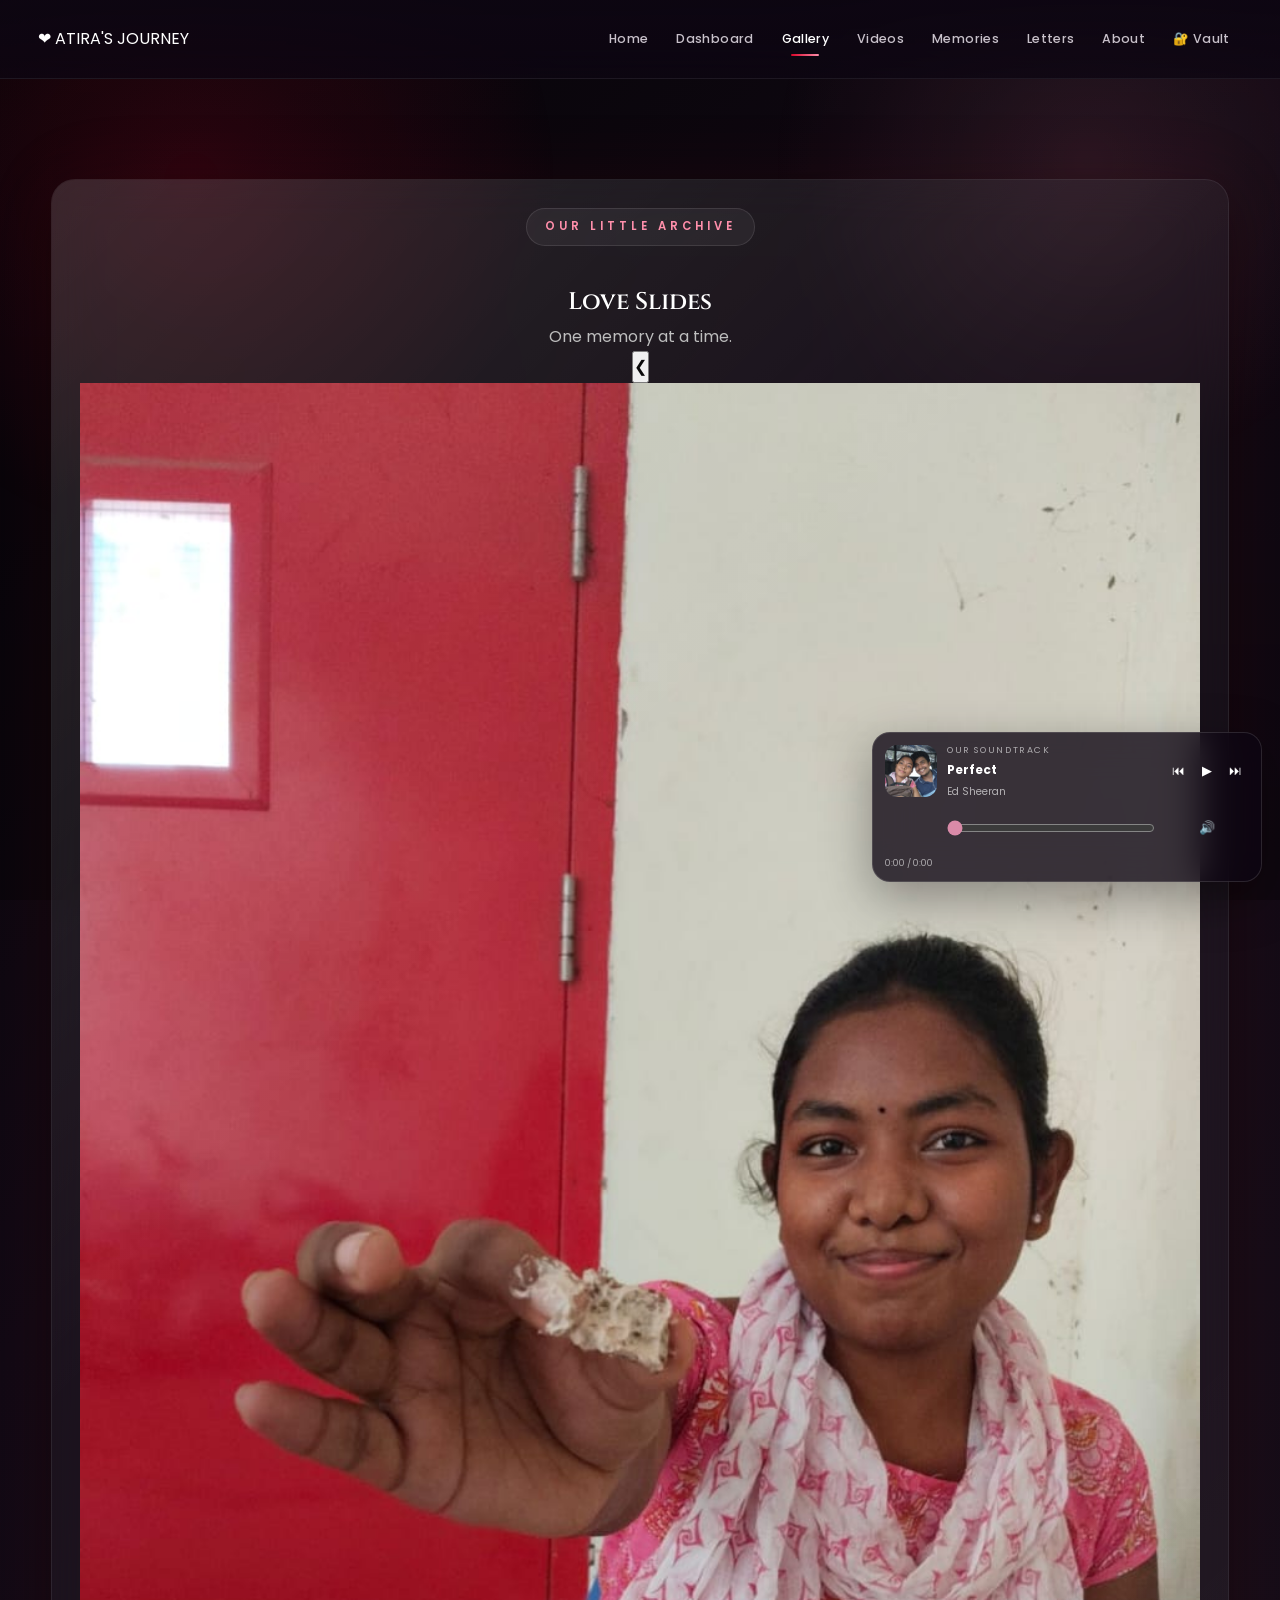
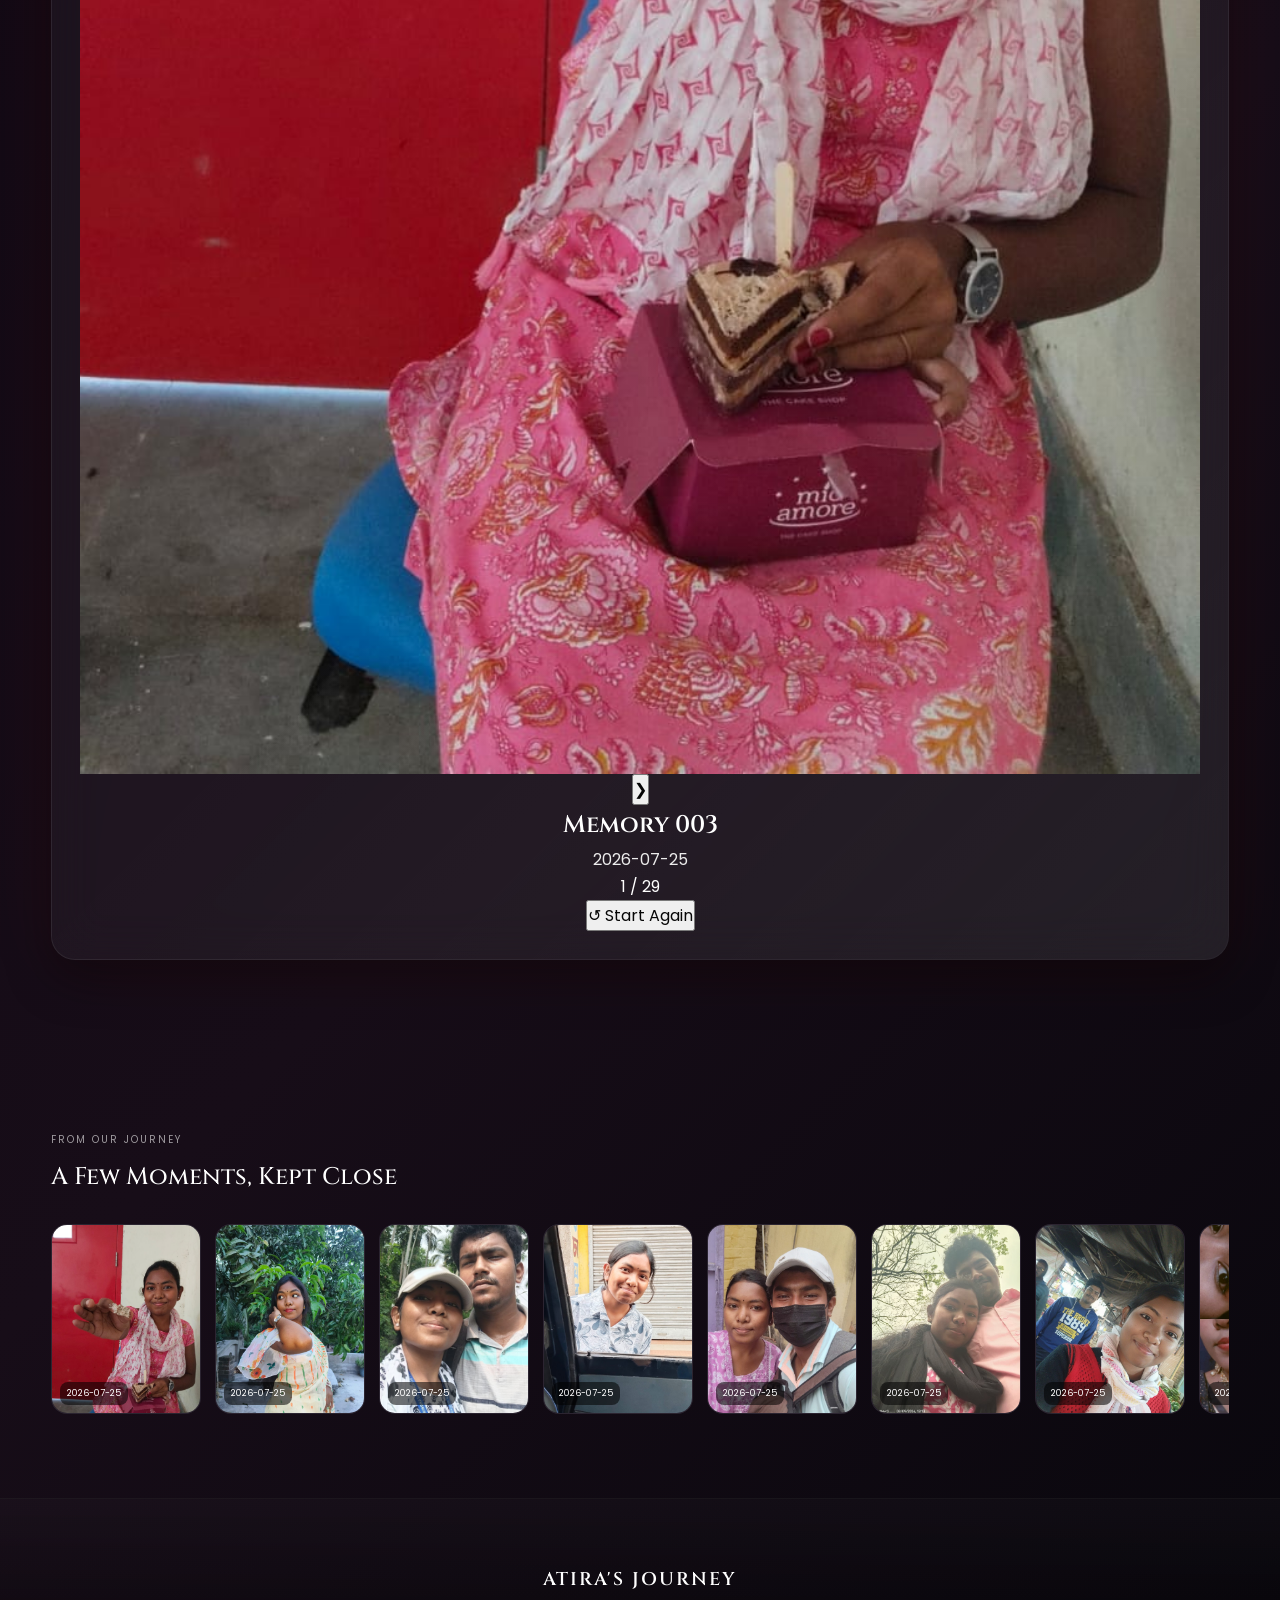
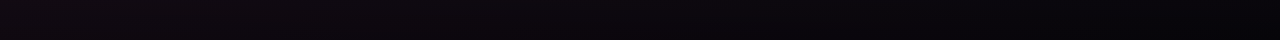
==== commit 06603032: "Restore gallery page" ====
--- a/gallery.html
+++ b/gallery.html
@@ -1,558 +1 @@
-<!DOCTYPE html>
-<html lang="en">
-
-<head>
-
-    <meta charset="UTF-8">
-
-    <meta
-        name="viewport"
-        content="width=device-width, initial-scale=1.0">
-
-    <title>Gallery • ATIRA'S JOURNEY</title>
-
-    <meta
-        name="description"
-        content="Every photograph, every smile, every little memory from ATIRA'S JOURNEY.">
-
-    <meta
-        name="theme-color"
-        content="#0d0612">
-
-
-    <!--==================================================
-        GOOGLE FONTS
-    ==================================================-->
-
-    <link
-        rel="preconnect"
-        href="https://fonts.googleapis.com">
-
-    <link
-        rel="preconnect"
-        href="https://fonts.gstatic.com"
-        crossorigin>
-
-    <link
-        href="https://fonts.googleapis.com/css2?family=Cinzel:wght@400;500;600;700&family=Poppins:wght@300;400;500;600;700&display=swap"
-        rel="stylesheet">
-
-
-    <!--==================================================
-        GLOBAL CSS
-    ==================================================-->
-
-    <script src="js/base-path.js"></script>
-
-    <link
-        rel="stylesheet"
-        href="css/global.css">
-
-    <link
-        rel="stylesheet"
-        href="css/style_1.css">
-
-    <link
-        rel="stylesheet"
-        href="css/style_2.css">
-
-    <link
-        rel="stylesheet"
-        href="css/style_3.css">
-
-
-    <!--==================================================
-        GALLERY CSS
-    ==================================================-->
-
-    <link
-        rel="stylesheet"
-        href="css/gallery.css">
-
-</head>
-
-
-<body>
-
-
-<!--==================================================
-    GLOBAL HEADER
-==================================================-->
-
-<header
-    class="site-header"
-    id="siteHeader">
-
-    <div class="site-header-container">
-
-
-        <!-- BRAND -->
-
-        <a
-            href="index.html"
-            class="site-brand">
-
-            <span class="site-brand-symbol">
-                ❤
-            </span>
-
-            <span class="site-brand-text">
-
-                <span class="site-brand-title">
-                    ATIRA'S JOURNEY
-                </span>
-
-                <span class="site-brand-subtitle">
-                    OUR LITTLE UNIVERSE
-                </span>
-
-            </span>
-
-        </a>
-
-
-        <!-- MOBILE MENU -->
-
-        <button
-            type="button"
-            class="menu-toggle"
-            id="menuToggle"
-            aria-label="Open navigation menu"
-            aria-expanded="false">
-
-            ☰
-
-        </button>
-
-
-        <!-- NAVIGATION -->
-
-        <nav
-            class="site-nav"
-            id="siteNav"
-            aria-label="Main navigation">
-
-
-            <a href="index.html">
-                Home
-            </a>
-
-
-            <a href="dashboard.html">
-                Dashboard
-            </a>
-
-
-            <a
-                href="gallery.html"
-                class="active">
-                Gallery
-            </a>
-
-
-            <a href="videos.html">
-                Videos
-            </a>
-
-
-            <a href="timeline.html">
-                Memories
-            </a>
-
-
-            <a href="letters.html">
-                Letters
-            </a>
-
-
-            <a href="music.html">
-                Music
-            </a>
-
-
-            <a href="about.html">
-                About
-            </a>
-
-
-            <a
-                href="vault.html"
-                class="vault-link">
-
-                🔐 Vault
-
-            </a>
-
-        </nav>
-
-    </div>
-
-</header>
-
-
-
-<!--==================================================
-    BACKGROUND
-==================================================-->
-
-<div class="blur blur1"></div>
-
-<div class="blur blur2"></div>
-
-<div class="blur blur3"></div>
-
-
-
-<!--==================================================
-    HERO
-==================================================-->
-
-<section class="gallery-hero">
-
-    <div class="container">
-
-
-        <div class="glass gallery-hero-card">
-
-
-            <span class="hero-label">
-                OUR MEMORIES
-            </span>
-
-
-            <h1>
-
-                Every Moment
-
-                <span>
-                    Lives Forever
-                </span>
-
-            </h1>
-
-
-            <div class="divider"></div>
-
-
-            <p>
-
-                Every photograph keeps a moment alive.
-
-                Every video keeps a feeling close.
-
-                Explore the little pieces of our journey
-
-                that we decided to keep forever.
-
-            </p>
-
-
-            <!-- FILTER -->
-
-            <div
-                class="gallery-filter"
-                id="galleryFilter">
-
-
-                <button
-                    type="button"
-                    class="filter-btn active"
-                    data-filter="all">
-
-                    All
-
-                </button>
-
-
-                <button
-                    type="button"
-                    class="filter-btn"
-                    data-filter="photo">
-
-                    Photos
-
-                </button>
-
-
-                <button
-                    type="button"
-                    class="filter-btn"
-                    data-filter="video">
-
-                    Videos
-
-                </button>
-
-            </div>
-
-
-            <!-- SEARCH -->
-
-            <div class="gallery-search">
-
-                <input
-                    type="search"
-                    id="searchBox"
-                    autocomplete="off"
-                    placeholder="Search memories..."
-                    aria-label="Search memories">
-
-            </div>
-
-
-            <!-- RESULT COUNT -->
-
-            <p
-                class="gallery-result-count"
-                id="galleryResultCount">
-
-                0 memories
-
-            </p>
-
-
-        </div>
-
-    </div>
-
-</section>
-
-
-
-<!--==================================================
-    GALLERY
-==================================================-->
-
-<section class="gallery-section">
-
-    <div class="container">
-
-
-        <div
-            class="gallery-grid"
-            id="galleryGrid">
-
-        </div>
-
-
-        <!-- EMPTY STATE -->
-
-        <div
-            class="gallery-empty"
-            id="galleryEmpty"
-            hidden>
-
-
-            <div class="glass gallery-empty-card">
-
-                <div class="empty-symbol">
-                    ♡
-                </div>
-
-
-                <h2>
-                    Nothing Found
-                </h2>
-
-
-                <p>
-                    No memory matches your search.
-                    Try another word or choose another filter.
-                </p>
-
-
-                <button
-                    type="button"
-                    class="filter-btn"
-                    id="clearSearch">
-
-                    Show All Memories
-
-                </button>
-
-            </div>
-
-        </div>
-
-
-    </div>
-
-</section>
-
-
-
-<!--==================================================
-    LIGHTBOX
-==================================================-->
-
-<div
-    class="gallery-lightbox"
-    id="lightbox"
-    aria-hidden="true">
-
-
-    <!-- CLOSE -->
-
-    <button
-        type="button"
-        class="lightbox-close"
-        id="lightboxClose"
-        aria-label="Close gallery">
-
-        ×
-
-    </button>
-
-
-    <!-- PREVIOUS -->
-
-    <button
-        type="button"
-        class="lightbox-prev"
-        id="lightboxPrev"
-        aria-label="Previous memory">
-
-        ❮
-
-    </button>
-
-
-    <!-- CONTENT -->
-
-    <div
-        class="lightbox-content"
-        id="lightboxContent">
-
-    </div>
-
-
-    <!-- NEXT -->
-
-    <button
-        type="button"
-        class="lightbox-next"
-        id="lightboxNext"
-        aria-label="Next memory">
-
-        ❯
-
-    </button>
-
-
-    <!-- COUNTER -->
-
-    <div
-        class="lightbox-counter"
-        id="lightboxCounter">
-
-        1 / 1
-
-    </div>
-
-</div>
-
-
-
-<!--==================================================
-    FOOTER
-==================================================-->
-
-<footer class="site-footer">
-
-    <div class="site-footer-inner">
-
-
-        <h3>
-            ATIRA'S JOURNEY
-        </h3>
-
-
-        <p>
-            Every photograph keeps a heartbeat alive.
-        </p>
-
-
-        <div class="site-footer-links">
-
-            <a href="index.html">
-                Home
-            </a>
-
-            <a href="dashboard.html">
-                Dashboard
-            </a>
-
-            <a href="gallery.html">
-                Gallery
-            </a>
-
-            <a href="videos.html">
-                Videos
-            </a>
-
-            <a href="timeline.html">
-                Memories
-            </a>
-
-            <a href="letters.html">
-                Letters
-            </a>
-
-            <a href="music.html">
-                Music
-            </a>
-
-            <a href="about.html">
-                About
-            </a>
-
-            <a href="vault.html">
-                🔐 Vault
-            </a>
-
-        </div>
-
-
-        <p>
-
-            Made with
-
-            <span class="footer-heart">
-                ❤
-            </span>
-
-            by
-
-            <strong>
-                Anubhab
-            </strong>
-
-        </p>
-
-
-        <p class="site-footer-copy">
-
-            © 2026 ATIRA'S JOURNEY
-
-        </p>
-
-    </div>
-
-</footer>
-
-
-
-<!--==================================================
-    JAVASCRIPT
-==================================================-->
-
-<script src="data/memories.js"></script>
-
-<script src="js/app.js"></script>
-
-<script src="js/gallery.js"></script>
-
-
-</body>
-
-</html>+<!doctype html><html lang="en"><head><meta charset="utf-8"><meta name="viewport" content="width=device-width,initial-scale=1"><title>Love Slides • ATIRA'S JOURNEY</title><link rel="stylesheet" href="css/global.css"><link rel="stylesheet" href="css/style_1.css"><link rel="stylesheet" href="css/style_2.css"><link rel="stylesheet" href="css/style_3.css"></head><body><header class="site-header" id="siteHeader"><div class="site-header-container"><a href="index.html" class="site-brand">❤ ATIRA'S JOURNEY</a><button class="menu-toggle" id="menuToggle">☰</button><nav class="site-nav" id="siteNav"><a href="index.html">Home</a><a href="dashboard.html">Dashboard</a><a class="active" href="gallery.html">Gallery</a><a href="videos.html">Videos</a><a href="timeline.html">Memories</a><a href="letters.html">Letters</a><a href="about.html">About</a><a href="vault.html">🔐 Vault</a></nav></div></header><main><section class="section"><div class="container"><div class="glass card text-center"><span class="hero-label">OUR LITTLE ARCHIVE</span><h1>Love <span>Slides</span></h1><p class="text-muted">One memory at a time.</p><div id="loveStage"><button id="lovePrev">❮</button><img id="loveSlideImage" alt="Memory"><button id="loveNext">❯</button><h2 id="loveSlideTitle">Loading...</h2><p id="loveSlideDate"></p><span id="loveCounter">0 / 0</span><div id="loveStageBg"></div><div id="loveProgressBar"></div></div><button id="loveFirst">↺ Start Again</button></div></div></section></main><footer class="site-footer"><div class="site-footer-inner"><h3>ATIRA'S JOURNEY</h3></div></footer><script src="data/memories.js"></script><script src="js/love-slides.js"></script><script src="js/app.js"></script></body></html>
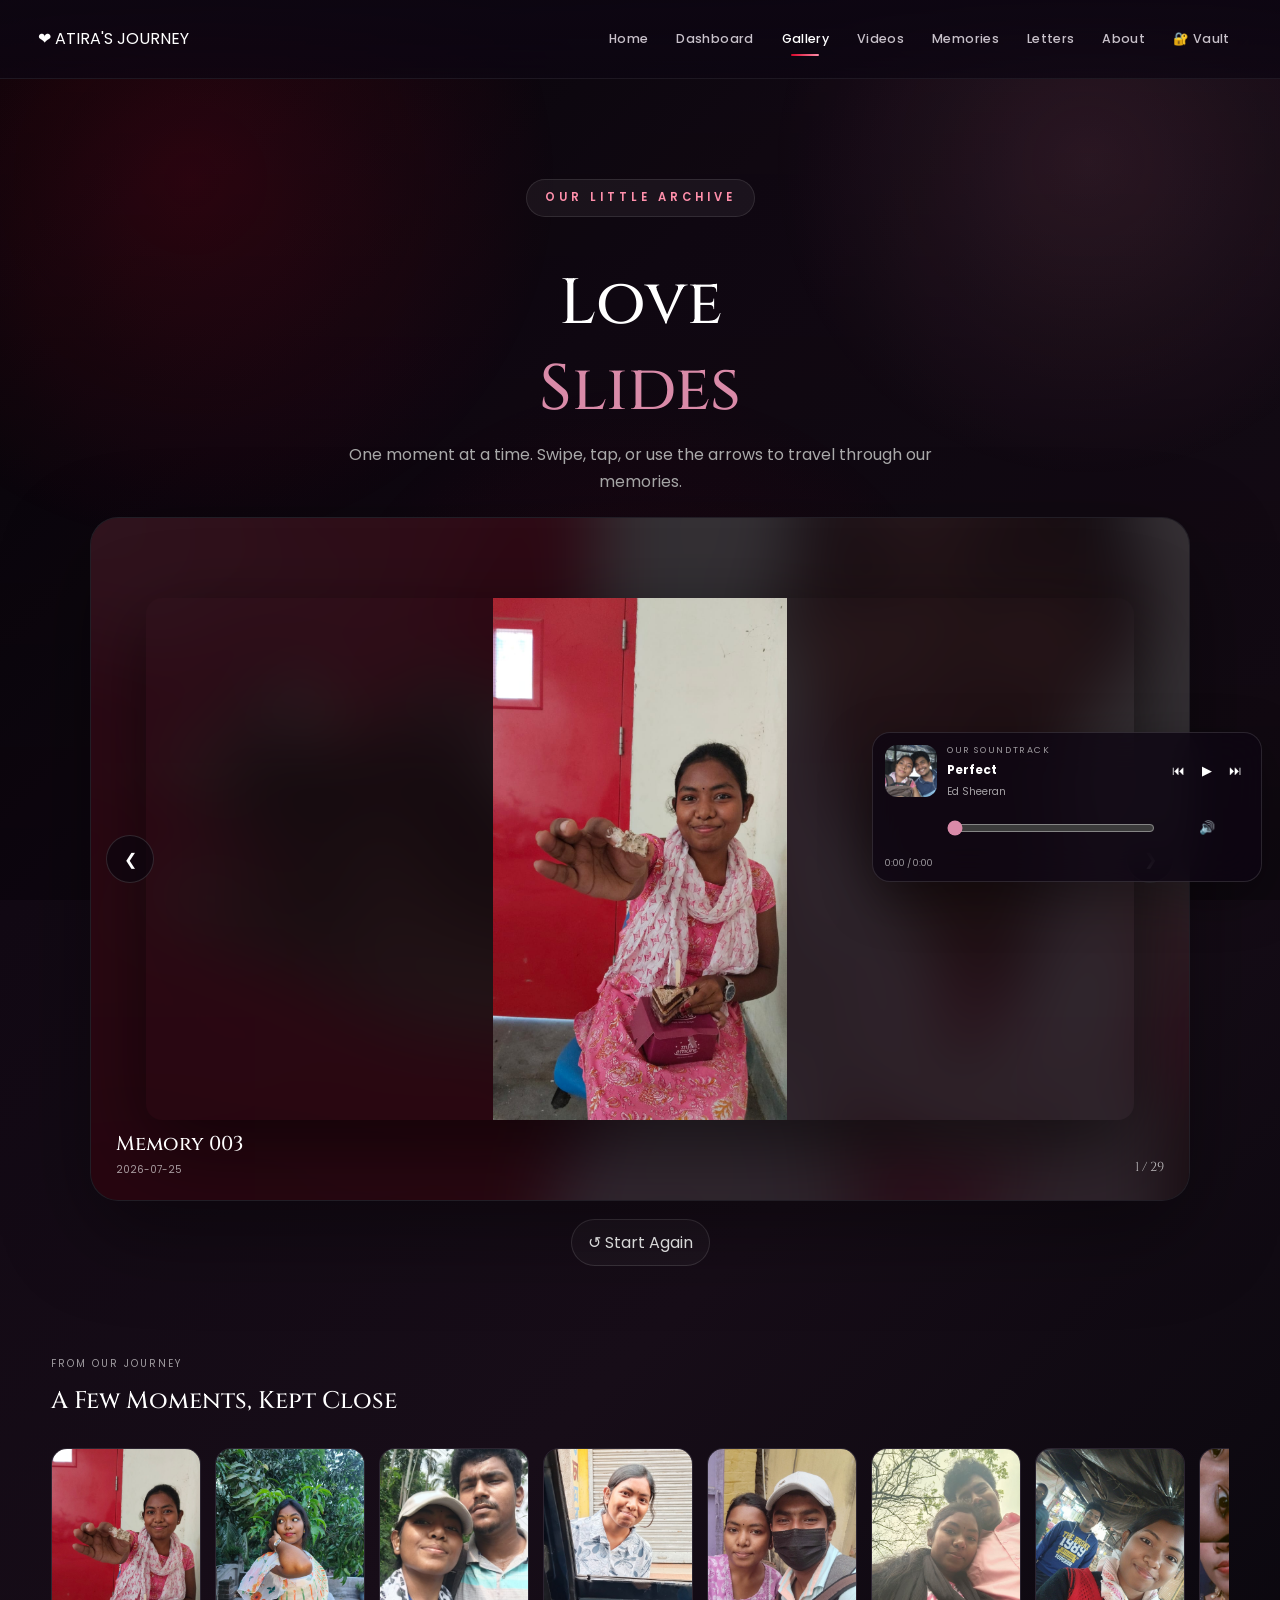
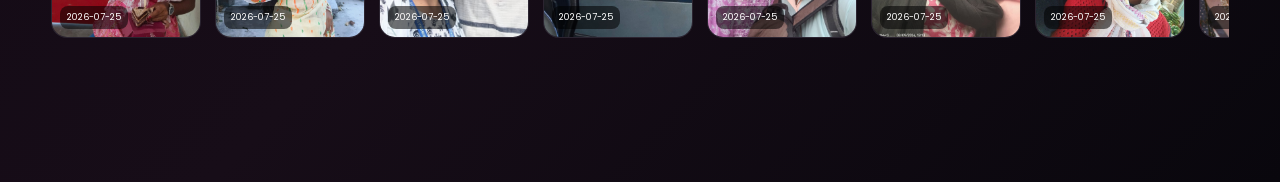
==== commit d2fab3ba: "Add Love Slides gallery" ====
--- a/gallery.html
+++ b/gallery.html
@@ -1 +1 @@
-<!doctype html><html lang="en"><head><meta charset="utf-8"><meta name="viewport" content="width=device-width,initial-scale=1"><title>Love Slides • ATIRA'S JOURNEY</title><link rel="stylesheet" href="css/global.css"><link rel="stylesheet" href="css/style_1.css"><link rel="stylesheet" href="css/style_2.css"><link rel="stylesheet" href="css/style_3.css"></head><body><header class="site-header" id="siteHeader"><div class="site-header-container"><a href="index.html" class="site-brand">❤ ATIRA'S JOURNEY</a><button class="menu-toggle" id="menuToggle">☰</button><nav class="site-nav" id="siteNav"><a href="index.html">Home</a><a href="dashboard.html">Dashboard</a><a class="active" href="gallery.html">Gallery</a><a href="videos.html">Videos</a><a href="timeline.html">Memories</a><a href="letters.html">Letters</a><a href="about.html">About</a><a href="vault.html">🔐 Vault</a></nav></div></header><main><section class="section"><div class="container"><div class="glass card text-center"><span class="hero-label">OUR LITTLE ARCHIVE</span><h1>Love <span>Slides</span></h1><p class="text-muted">One memory at a time.</p><div id="loveStage"><button id="lovePrev">❮</button><img id="loveSlideImage" alt="Memory"><button id="loveNext">❯</button><h2 id="loveSlideTitle">Loading...</h2><p id="loveSlideDate"></p><span id="loveCounter">0 / 0</span><div id="loveStageBg"></div><div id="loveProgressBar"></div></div><button id="loveFirst">↺ Start Again</button></div></div></section></main><footer class="site-footer"><div class="site-footer-inner"><h3>ATIRA'S JOURNEY</h3></div></footer><script src="data/memories.js"></script><script src="js/love-slides.js"></script><script src="js/app.js"></script></body></html>+<!doctype html><html lang="en"><head><meta charset="utf-8"><meta name="viewport" content="width=device-width,initial-scale=1"><title>Love Slides • ATIRA'S JOURNEY</title><link rel="stylesheet" href="css/global.css"><link rel="stylesheet" href="css/style_1.css"><link rel="stylesheet" href="css/style_2.css"><link rel="stylesheet" href="css/style_3.css"><style>.love-page{padding:100px 0}.love-wrap{width:min(1100px,calc(100% - 28px));margin:auto}.love-head{text-align:center;margin-bottom:22px}.love-head h1{font:500 clamp(38px,6vw,64px) Cinzel,serif;margin:8px 0}.love-head h1 span{color:#d98aa8;display:block}.love-head p{color:#aaa;max-width:600px;margin:auto}.love-stage{position:relative;min-height:68vh;border-radius:28px;overflow:hidden;background:#09050d;display:grid;place-items:center;border:1px solid rgba(255,255,255,.1);box-shadow:0 30px 90px rgba(0,0,0,.4)}#loveStageBg{position:absolute;inset:-30px;background-size:cover;background-position:center;filter:blur(30px);opacity:.22;transform:scale(1.15)}#loveSlideImage{position:relative;z-index:2;max-width:calc(100% - 110px);max-height:58vh;object-fit:contain;border-radius:16px;box-shadow:0 25px 80px #0008;touch-action:pan-y}.love-arrow{position:absolute;z-index:4;top:50%;transform:translateY(-50%);width:48px;height:48px;border-radius:50%;border:1px solid #ffffff22;background:#0a050eaa;color:#fff;cursor:pointer}.love-arrow:hover{transform:translateY(-50%) scale(1.06)}#lovePrev{left:15px}#loveNext{right:15px}#loveSlideTitle,#loveSlideDate,#loveCounter{position:absolute;z-index:5;color:#fff}#loveSlideTitle{left:25px;bottom:43px;font:500 20px Cinzel,serif;margin:0}#loveSlideDate{left:25px;bottom:22px;margin:0;font-size:10px;opacity:.6}#loveCounter{right:25px;bottom:24px;font:13px Cinzel,serif;opacity:.7}#loveFirst{display:block;margin:18px auto;padding:9px 16px;border:1px solid #ffffff22;border-radius:999px;background:#ffffff08;color:#fff;cursor:pointer}@media(max-width:600px){.love-page{padding:85px 0}.love-stage{min-height:60vh;border-radius:20px}#loveSlideImage{max-width:calc(100% - 55px);max-height:52vh}.love-arrow{width:40px;height:40px}#lovePrev{left:8px}#loveNext{right:8px}}</style></head><body><header class="site-header" id="siteHeader"><div class="site-header-container"><a href="index.html" class="site-brand">❤ ATIRA'S JOURNEY</a><button class="menu-toggle" id="menuToggle">☰</button><nav class="site-nav" id="siteNav"><a href="index.html">Home</a><a href="dashboard.html">Dashboard</a><a class="active" href="gallery.html">Gallery</a><a href="videos.html">Videos</a><a href="timeline.html">Memories</a><a href="letters.html">Letters</a><a href="about.html">About</a><a href="vault.html">🔐 Vault</a></nav></div></header><main class="love-page"><div class="love-wrap"><div class="love-head"><span class="hero-label">OUR LITTLE ARCHIVE</span><h1>Love <span>Slides</span></h1><p>One moment at a time. Swipe, tap, or use the arrows to travel through our memories.</p></div><section class="love-stage"><div id="loveStageBg"></div><button class="love-arrow" id="lovePrev">❮</button><img id="loveSlideImage" alt="Memory"><button class="love-arrow" id="loveNext">❯</button><h2 id="loveSlideTitle">Loading...</h2><p id="loveSlideDate"></p><span id="loveCounter">0 / 0</span></section><button id="loveFirst">↺ Start Again</button></div></main><script src="data/memories.js"></script><script src="js/love-slides.js"></script><script src="js/app.js"></script></body></html>
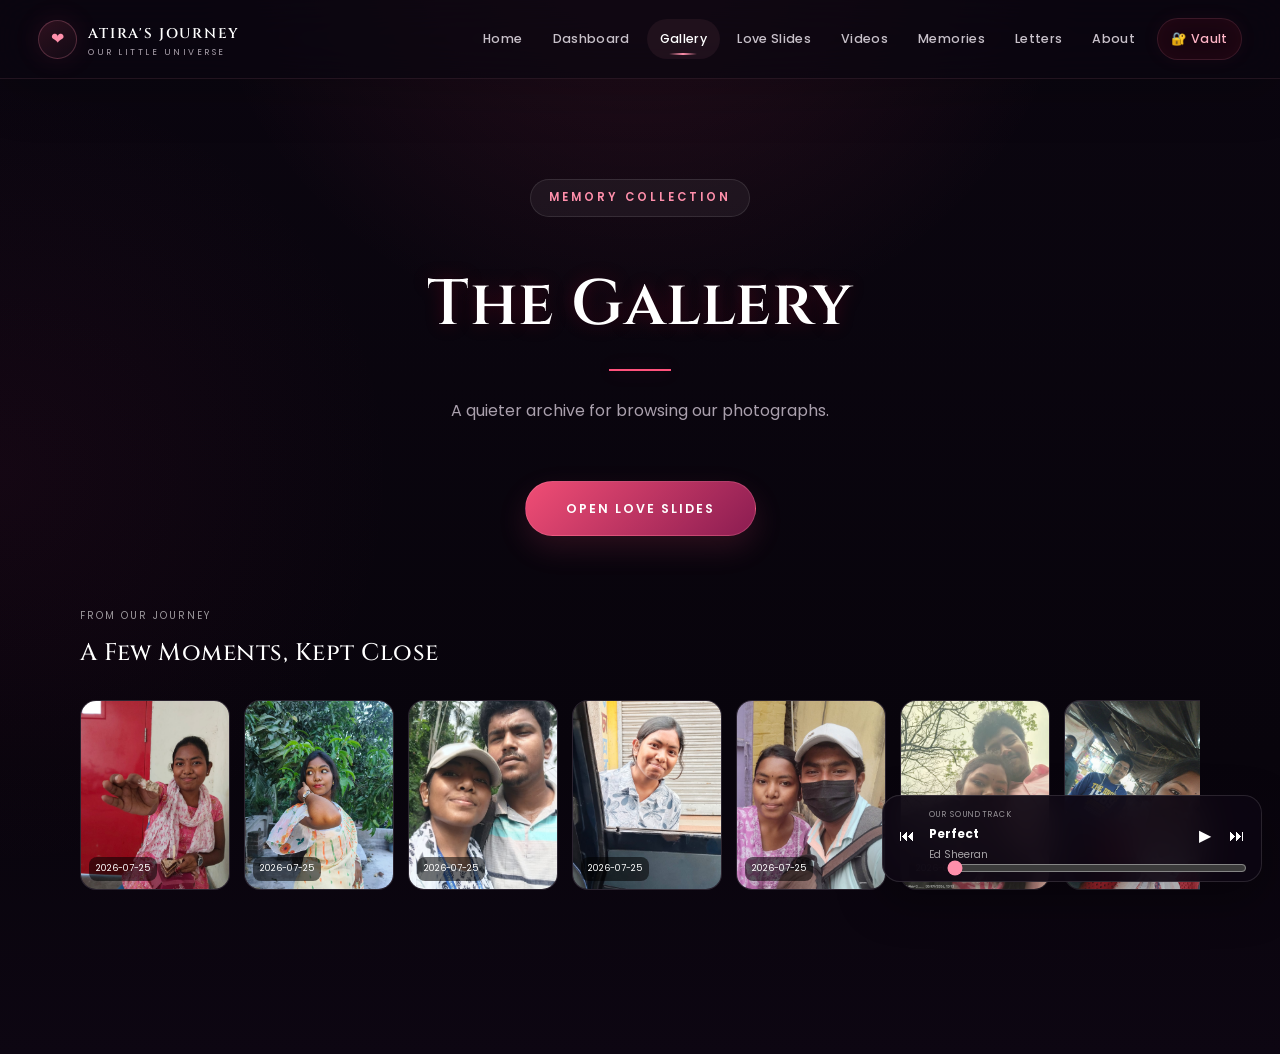
==== commit 9f1f7267: "Simplify Gallery and move full photo wall into Love Slides" ====
--- a/gallery.html
+++ b/gallery.html
@@ -1 +1 @@
-<!doctype html><html lang="en"><head><meta charset="utf-8"><meta name="viewport" content="width=device-width,initial-scale=1"><title>Love Slides • ATIRA'S JOURNEY</title><link rel="stylesheet" href="css/global.css"><link rel="stylesheet" href="css/style_1.css"><link rel="stylesheet" href="css/style_2.css"><link rel="stylesheet" href="css/style_3.css"><style>.love-page{padding:100px 0}.love-wrap{width:min(1100px,calc(100% - 28px));margin:auto}.love-head{text-align:center;margin-bottom:22px}.love-head h1{font:500 clamp(38px,6vw,64px) Cinzel,serif;margin:8px 0}.love-head h1 span{color:#d98aa8;display:block}.love-head p{color:#aaa;max-width:600px;margin:auto}.love-stage{position:relative;min-height:68vh;border-radius:28px;overflow:hidden;background:#09050d;display:grid;place-items:center;border:1px solid rgba(255,255,255,.1);box-shadow:0 30px 90px rgba(0,0,0,.4)}#loveStageBg{position:absolute;inset:-30px;background-size:cover;background-position:center;filter:blur(30px);opacity:.22;transform:scale(1.15)}#loveSlideImage{position:relative;z-index:2;max-width:calc(100% - 110px);max-height:58vh;object-fit:contain;border-radius:16px;box-shadow:0 25px 80px #0008;touch-action:pan-y}.love-arrow{position:absolute;z-index:4;top:50%;transform:translateY(-50%);width:48px;height:48px;border-radius:50%;border:1px solid #ffffff22;background:#0a050eaa;color:#fff;cursor:pointer}.love-arrow:hover{transform:translateY(-50%) scale(1.06)}#lovePrev{left:15px}#loveNext{right:15px}#loveSlideTitle,#loveSlideDate,#loveCounter{position:absolute;z-index:5;color:#fff}#loveSlideTitle{left:25px;bottom:43px;font:500 20px Cinzel,serif;margin:0}#loveSlideDate{left:25px;bottom:22px;margin:0;font-size:10px;opacity:.6}#loveCounter{right:25px;bottom:24px;font:13px Cinzel,serif;opacity:.7}#loveFirst{display:block;margin:18px auto;padding:9px 16px;border:1px solid #ffffff22;border-radius:999px;background:#ffffff08;color:#fff;cursor:pointer}@media(max-width:600px){.love-page{padding:85px 0}.love-stage{min-height:60vh;border-radius:20px}#loveSlideImage{max-width:calc(100% - 55px);max-height:52vh}.love-arrow{width:40px;height:40px}#lovePrev{left:8px}#loveNext{right:8px}}</style></head><body><header class="site-header" id="siteHeader"><div class="site-header-container"><a href="index.html" class="site-brand">❤ ATIRA'S JOURNEY</a><button class="menu-toggle" id="menuToggle">☰</button><nav class="site-nav" id="siteNav"><a href="index.html">Home</a><a href="dashboard.html">Dashboard</a><a class="active" href="gallery.html">Gallery</a><a href="videos.html">Videos</a><a href="timeline.html">Memories</a><a href="letters.html">Letters</a><a href="about.html">About</a><a href="vault.html">🔐 Vault</a></nav></div></header><main class="love-page"><div class="love-wrap"><div class="love-head"><span class="hero-label">OUR LITTLE ARCHIVE</span><h1>Love <span>Slides</span></h1><p>One moment at a time. Swipe, tap, or use the arrows to travel through our memories.</p></div><section class="love-stage"><div id="loveStageBg"></div><button class="love-arrow" id="lovePrev">❮</button><img id="loveSlideImage" alt="Memory"><button class="love-arrow" id="loveNext">❯</button><h2 id="loveSlideTitle">Loading...</h2><p id="loveSlideDate"></p><span id="loveCounter">0 / 0</span></section><button id="loveFirst">↺ Start Again</button></div></main><script src="data/memories.js"></script><script src="js/love-slides.js"></script><script src="js/app.js"></script></body></html>+<!doctype html><html lang="en"><head><meta charset="utf-8"><meta name="viewport" content="width=device-width,initial-scale=1"><title>Gallery • ATIRA'S JOURNEY</title><link rel="stylesheet" href="css/global.css"><link rel="stylesheet" href="css/style_1.css"><link rel="stylesheet" href="css/style_2.css"><link rel="stylesheet" href="css/style_3.css"></head><body><header class="site-header"><div class="site-header-container"><a href="index.html" class="site-brand"><span class="site-brand-symbol">❤</span><span class="site-brand-text"><span class="site-brand-title">ATIRA'S JOURNEY</span><span class="site-brand-subtitle">OUR LITTLE UNIVERSE</span></span></a><button class="menu-toggle" id="menuToggle">☰</button><nav class="site-nav" id="siteNav"><a href="index.html">Home</a><a href="dashboard.html">Dashboard</a><a class="active" href="gallery.html">Gallery</a><a href="love-slides.html">Love Slides</a><a href="videos.html">Videos</a><a href="timeline.html">Memories</a><a href="letters.html">Letters</a><a href="music.html">Music</a><a href="about.html">About</a><a class="vault-link" href="vault.html">🔐 Vault</a></nav></div></header><main class="section"><div class="container text-center"><span class="hero-label">MEMORY COLLECTION</span><h1 class="section-title">The Gallery</h1><div class="divider"></div><p class="text-muted">A quieter archive for browsing our photographs.</p><div class="hero-buttons"><a class="btn" href="love-slides.html">OPEN LOVE SLIDES</a></div></div></main><script src="js/app.js"></script></body></html>
--- a/css/style_3.css
+++ b/css/style_3.css
@@ -1,1009 +1,20 @@
-/*==================================================
-  ATIRA'S JOURNEY
-  File : style_3.css
-  Part : 1/4
-==================================================*/
-
-
-/*=====================================
-GALLERY SECTION
-======================================*/
-
-.gallery{
-
-    position:relative;
-
-    padding:120px 0;
-
-}
-
-.gallery-header{
-
-    text-align:center;
-
-    margin-bottom:70px;
-
-}
-
-.gallery-header h2{
-
-    font-size:clamp(2.4rem,5vw,4rem);
-
-    letter-spacing:4px;
-
-    color:var(--white);
-
-    margin-bottom:18px;
-
-}
-
-.gallery-header p{
-
-    max-width:720px;
-
-    margin:auto;
-
-    color:var(--muted);
-
-    line-height:2;
-
-}
-
-
-/*=====================================
-PHOTO GRID
-======================================*/
-
-.photo-grid{
-
-    display:grid;
-
-    grid-template-columns:
-
-    repeat(auto-fit,minmax(280px,1fr));
-
-    gap:28px;
-
-}
-
-
-/*=====================================
-PHOTO CARD
-======================================*/
-
-.photo-card{
-
-    position:relative;
-
-    overflow:hidden;
-
-    border-radius:26px;
-
-    background:rgba(255,255,255,.05);
-
-    border:1px solid rgba(255,255,255,.08);
-
-    cursor:pointer;
-
-    transition:.45s ease;
-
-    aspect-ratio:4/5;
-
-    box-shadow:
-
-    0 15px 35px rgba(0,0,0,.30);
-
-}
-
-
-.photo-card:hover{
-
-    transform:
-
-    translateY(-8px);
-
-    box-shadow:
-
-    0 20px 55px rgba(0,0,0,.40),
-
-    0 0 50px rgba(217,4,41,.18);
-
-}
-
-
-/*=====================================
-IMAGE
-======================================*/
-
-.photo-card img{
-
-    width:100%;
-
-    height:100%;
-
-    object-fit:cover;
-
-    transition:
-
-    transform .7s ease,
-
-    filter .6s ease;
-
-}
-
-.photo-card:hover img{
-
-    transform:scale(1.08);
-
-    filter:brightness(.88);
-
-}
-
-
-/*=====================================
-OVERLAY
-======================================*/
-
-.photo-overlay{
-
-    position:absolute;
-
-    inset:0;
-
-    display:flex;
-
-    align-items:flex-end;
-
-    padding:25px;
-
-    background:
-
-    linear-gradient(
-
-    transparent,
-
-    rgba(0,0,0,.82));
-
-    opacity:0;
-
-    transition:.45s;
-
-}
-
-.photo-card:hover .photo-overlay{
-
-    opacity:1;
-
-}
-
-
-/*=====================================
-PHOTO TITLE
-======================================*/
-
-.photo-title{
-
-    font-size:1rem;
-
-    font-weight:600;
-
-    color:white;
-
-    letter-spacing:1px;
-
-}
-
-.photo-date{
-
-    margin-top:6px;
-
-    color:#d5d5d5;
-
-    font-size:.82rem;
-
-}
-.photo-card::before{
-
-    content:"";
-
-    position:absolute;
-
-    top:-120%;
-
-    left:-60%;
-
-    width:70%;
-
-    height:260%;
-
-    background:
-
-    linear-gradient(
-
-        120deg,
-
-        transparent,
-
-        rgba(255,255,255,.18),
-
-        transparent
-
-    );
-
-    transform:rotate(25deg);
-
-    transition:.8s;
-
-    z-index:2;
-
-}
-
-.photo-card:hover::before{
-
-    left:140%;
-
-}
-
-
-/*=====================================
-CRIMSON GLOW BORDER
-======================================*/
-
-.photo-card::after{
-
-    content:"";
-
-    position:absolute;
-
-    inset:0;
-
-    border-radius:26px;
-
-    border:1px solid transparent;
-
-    transition:.45s ease;
-
-}
-
-.photo-card:hover::after{
-
-    border-color:rgba(255,143,171,.35);
-
-    box-shadow:
-
-        inset 0 0 30px rgba(217,4,41,.12),
-
-        0 0 35px rgba(217,4,41,.20);
-
-}
-
-
-/*=====================================
-IMAGE ZOOM
-======================================*/
-
-.photo-card img{
-
-    will-change:transform;
-
-}
-
-.photo-card:hover img{
-
-    transform:scale(1.10);
-
-}
-
-
-/*=====================================
-OVERLAY CONTENT
-======================================*/
-
-.photo-overlay{
-
-    z-index:3;
-
-}
-
-.photo-overlay div{
-
-    transform:translateY(20px);
-
-    transition:.45s ease;
-
-}
-
-.photo-card:hover .photo-overlay div{
-
-    transform:translateY(0);
-
-}
-
-
-/*=====================================
-PHOTO NUMBER BADGE
-======================================*/
-
-.photo-number{
-
-    position:absolute;
-
-    top:18px;
-
-    right:18px;
-
-    width:42px;
-
-    height:42px;
-
-    display:flex;
-
-    justify-content:center;
-
-    align-items:center;
-
-    border-radius:50%;
-
-    background:rgba(0,0,0,.45);
-
-    backdrop-filter:blur(12px);
-
-    color:#fff;
-
-    font-size:.8rem;
-
-    border:1px solid rgba(255,255,255,.10);
-
-    z-index:5;
-
-}
-
-
-/*=====================================
-FAVORITE ICON
-======================================*/
-
-.favorite{
-
-    position:absolute;
-
-    top:18px;
-
-    left:18px;
-
-    width:42px;
-
-    height:42px;
-
-    display:flex;
-
-    justify-content:center;
-
-    align-items:center;
-
-    border-radius:50%;
-
-    background:rgba(255,255,255,.08);
-
-    backdrop-filter:blur(12px);
-
-    border:1px solid rgba(255,255,255,.08);
-
-    color:#ff8fab;
-
-    font-size:1rem;
-
-    z-index:5;
-
-    transition:.35s ease;
-
-}
-
-.favorite:hover{
-
-    transform:scale(1.12);
-
-    background:rgba(217,4,41,.25);
-
-}
-
-
-/*=====================================
-PHOTO INFO BAR
-======================================*/
-
-.photo-info{
-
-    display:flex;
-
-    justify-content:space-between;
-
-    align-items:center;
-
-    margin-top:8px;
-
-}
-
-.photo-location{
-
-    color:#cfcfcf;
-
-    font-size:.8rem;
-
-    opacity:.9;
-
-}
-
-
-/*=====================================
-LOAD ANIMATION
-======================================*/
-
-.photo-card{
-
-    animation:galleryFade .7s ease both;
-
-}
-
-@keyframes galleryFade{
-
-    from{
-
-        opacity:0;
-
-        transform:translateY(35px);
-
-    }
-
-    to{
-
-        opacity:1;
-
-        transform:translateY(0);
-
-    }
-
-}/*==================================================
-  ATIRA'S JOURNEY
-  File : style_3.css
-  Part : 3/4
-==================================================*/
-
-
-/*=====================================
-GALLERY TOOLBAR
-======================================*/
-
-.gallery-toolbar{
-
-    display:flex;
-
-    justify-content:space-between;
-
-    align-items:center;
-
-    gap:20px;
-
-    flex-wrap:wrap;
-
-    margin-bottom:45px;
-
-}
-
-
-/*=====================================
-CATEGORY CHIPS
-======================================*/
-
-.gallery-filters{
-
-    display:flex;
-
-    flex-wrap:wrap;
-
-    gap:12px;
-
-}
-
-.filter-chip{
-
-    padding:12px 22px;
-
-    border-radius:999px;
-
-    background:rgba(255,255,255,.05);
-
-    border:1px solid rgba(255,255,255,.08);
-
-    color:var(--text);
-
-    cursor:pointer;
-
-    transition:.35s ease;
-
-    font-size:.9rem;
-
-    user-select:none;
-
-}
-
-.filter-chip:hover{
-
-    transform:translateY(-2px);
-
-    background:rgba(217,4,41,.18);
-
-    border-color:rgba(255,143,171,.35);
-
-    color:#fff;
-
-}
-
-.filter-chip.active{
-
-    background:linear-gradient(
-        135deg,
-        rgba(217,4,41,.9),
-        rgba(255,143,171,.75)
-    );
-
-    color:#fff;
-
-    border-color:transparent;
-
-    box-shadow:
-
-        0 10px 30px rgba(217,4,41,.30);
-
-}
-
-
-/*=====================================
-PHOTO COUNTER
-======================================*/
-
-.gallery-count{
-
-    color:var(--muted);
-
-    font-size:.9rem;
-
-    letter-spacing:1px;
-
-}
-
-
-/*=====================================
-EMPTY STATE
-======================================*/
-
-.gallery-empty{
-
-    display:none;
-
-    text-align:center;
-
-    padding:80px 20px;
-
-    border-radius:26px;
-
-    background:rgba(255,255,255,.04);
-
-    border:1px dashed rgba(255,255,255,.12);
-
-}
-
-.gallery-empty h3{
-
-    margin-bottom:12px;
-
-    color:#fff;
-
-}
-
-.gallery-empty p{
-
-    color:var(--muted);
-
-}
-
-
-/*=====================================
-LOADING SKELETON
-======================================*/
-
-.photo-skeleton{
-
-    aspect-ratio:4/5;
-
-    border-radius:26px;
-
-    overflow:hidden;
-
-    position:relative;
-
-    background:rgba(255,255,255,.04);
-
-}
-
-.photo-skeleton::before{
-
-    content:"";
-
-    position:absolute;
-
-    inset:0;
-
-    background:
-
-    linear-gradient(
-
-        90deg,
-
-        transparent,
-
-        rgba(255,255,255,.10),
-
-        transparent
-
-    );
-
-    animation:skeletonMove 1.6s infinite;
-
-}
-
-@keyframes skeletonMove{
-
-    from{
-
-        transform:translateX(-100%);
-
-    }
-
-    to{
-
-        transform:translateX(100%);
-
-    }
-
-}
-
-
-/*=====================================
-PHOTO TAG
-======================================*/
-
-.photo-tag{
-
-    position:absolute;
-
-    bottom:18px;
-
-    right:18px;
-
-    padding:6px 14px;
-
-    border-radius:999px;
-
-    background:rgba(0,0,0,.45);
-
-    backdrop-filter:blur(12px);
-
-    border:1px solid rgba(255,255,255,.08);
-
-    color:#fff;
-
-    font-size:.72rem;
-
-    z-index:4;
-
-}
-
-
-/*=====================================
-HOVER POLISH
-======================================*/
-
-.photo-card{
-
-    transform-origin:center;
-
-}
-
-.photo-card:hover{
-
-    rotate:-.5deg;
-
-}
-
-
-/*=====================================
-RESPONSIVE
-======================================*/
-
-@media(max-width:768px){
-
-.gallery-toolbar{
-
-    flex-direction:column;
-
-    align-items:flex-start;
-
-}
-
-.gallery-filters{
-
-    overflow-x:auto;
-
-    width:100%;
-
-    padding-bottom:8px;
-
-    scrollbar-width:none;
-
-}
-
-.gallery-filters::-webkit-scrollbar{
-
-    display:none;
-
-}
-
-.filter-chip{
-
-    white-space:nowrap;
-
-}
-
-}/*==================================================
-  ATIRA'S JOURNEY
-  File : style_3.css
-  Part : 4/4 (FINAL)
-==================================================*/
-
-
-/*=====================================
-LIGHTBOX
-======================================*/
-
-.lightbox{
-
-    position:fixed;
-
-    inset:0;
-
-    display:flex;
-
-    justify-content:center;
-
-    align-items:center;
-
-    padding:40px;
-
-    background:rgba(5,5,10,.92);
-
-    backdrop-filter:blur(18px);
-
-    -webkit-backdrop-filter:blur(18px);
-
-    opacity:0;
-
-    visibility:hidden;
-
-    transition:.4s ease;
-
-    z-index:9999;
-
-}
-
-.lightbox.active{
-
-    opacity:1;
-
-    visibility:visible;
-
-}
-
-
-/*=====================================
-LIGHTBOX IMAGE
-======================================*/
-
-.lightbox img{
-
-    max-width:92vw;
-
-    max-height:88vh;
-
-    border-radius:22px;
-
-    object-fit:contain;
-
-    box-shadow:
-
-    0 30px 80px rgba(0,0,0,.55),
-
-    0 0 80px rgba(217,4,41,.18);
-
-}
-
-
-/*=====================================
-LIGHTBOX BUTTONS
-======================================*/
-
-.lightbox-btn{
-
-    position:absolute;
-
-    width:56px;
-
-    height:56px;
-
-    display:flex;
-
-    justify-content:center;
-
-    align-items:center;
-
-    border-radius:50%;
-
-    background:rgba(255,255,255,.08);
-
-    border:1px solid rgba(255,255,255,.10);
-
-    backdrop-filter:blur(14px);
-
-    color:#fff;
-
-    cursor:pointer;
-
-    transition:.35s ease;
-
-}
-
-.lightbox-btn:hover{
-
-    background:rgba(217,4,41,.28);
-
-    transform:scale(1.08);
-
-}
-
-.lightbox-prev{
-
-    left:35px;
-
-}
-
-.lightbox-next{
-
-    right:35px;
-
-}
-
-.lightbox-close{
-
-    top:30px;
-
-    right:30px;
-
-}
-
-
-/*=====================================
-PHOTO COUNTER
-======================================*/
-
-.lightbox-counter{
-
-    position:absolute;
-
-    bottom:28px;
-
-    left:50%;
-
-    transform:translateX(-50%);
-
-    padding:10px 22px;
-
-    border-radius:999px;
-
-    background:rgba(255,255,255,.08);
-
-    border:1px solid rgba(255,255,255,.10);
-
-    backdrop-filter:blur(14px);
-
-    color:#fff;
-
-    letter-spacing:2px;
-
-}
-
-
-/*=====================================
-FADE IN
-======================================*/
-
-@keyframes lightboxFade{
-
-    from{
-
-        opacity:0;
-
-        transform:scale(.94);
-
-    }
-
-    to{
-
-        opacity:1;
-
-        transform:scale(1);
-
-    }
-
-}
-
-.lightbox.active img{
-
-    animation:lightboxFade .35s ease;
-
-}
-
-
-/*=====================================
-RESPONSIVE
-======================================*/
-
-@media(max-width:768px){
-
-.lightbox{
-
-    padding:15px;
-
-}
-
-.lightbox-btn{
-
-    width:48px;
-
-    height:48px;
-
-}
-
-.lightbox-prev{
-
-    left:10px;
-
-}
-
-.lightbox-next{
-
-    right:10px;
-
-}
-
-.lightbox-close{
-
-    right:12px;
-
-    top:12px;
-
-}
-
-.lightbox-counter{
-
-    bottom:16px;
-
-    font-size:.85rem;
-
-}
-
-}
-
-
-/*=====================================
-END OF style_3.css
-==================================================*/+:root{--recon-bg:#0b0610;--recon-bg2:#130812;--recon-border:rgba(255,143,171,.14);--recon-pink:#ff8fab;--recon-crimson:#ff527c;--recon-muted:#aaa0ad;--recon-text:#fff}
+html,body{background:radial-gradient(circle at 50% -10%,rgba(255,82,124,.13),transparent 34%),radial-gradient(circle at 0% 45%,rgba(151,31,87,.08),transparent 28%),linear-gradient(180deg,var(--recon-bg),#08040c 72%,#0d0612);color:var(--recon-text)}
+body::before{content:"";position:fixed;inset:0;pointer-events:none;z-index:-2;opacity:.18;background-image:radial-gradient(rgba(255,255,255,.28) .5px,transparent .5px);background-size:7px 7px;mask-image:linear-gradient(to bottom,black,transparent 85%)}
+body::after{content:"";position:fixed;inset:0;pointer-events:none;z-index:-3;background:radial-gradient(circle at 50% 35%,transparent 0,rgba(0,0,0,.12) 55%,rgba(0,0,0,.42) 100%)}
+.site-header{background:rgba(11,6,16,.72)!important;border-bottom:1px solid rgba(255,143,171,.10)!important;box-shadow:0 16px 50px rgba(0,0,0,.18)}
+.site-brand-symbol{background:linear-gradient(145deg,rgba(255,82,124,.15),rgba(255,143,171,.04))!important;border-color:rgba(255,143,171,.24)!important;box-shadow:0 0 28px rgba(255,82,124,.10)!important}.site-brand-title{letter-spacing:1.7px!important}.site-brand-subtitle{letter-spacing:2.5px!important}
+.site-nav a{border-radius:999px!important;padding:9px 13px!important}.site-nav a:hover,.site-nav a.active{background:rgba(255,143,171,.065)!important}.site-nav a::after{background:linear-gradient(90deg,transparent,var(--recon-pink),transparent)!important}.site-nav .vault-link{box-shadow:inset 0 0 24px rgba(255,82,124,.05),0 0 20px rgba(255,82,124,.05)!important}
+.container{width:min(1120px,92%)!important}
+.glass,.about-card,.dashboard-card,.letters-controls,.letter-modal-content,.letters-ending-card,.music-card,.music-player,.timeline-card,.vault-card,.video-card{background:linear-gradient(145deg,rgba(255,255,255,.075),rgba(255,255,255,.025))!important;border:1px solid var(--recon-border)!important;box-shadow:0 25px 70px rgba(0,0,0,.27),inset 0 1px rgba(255,255,255,.035)!important;backdrop-filter:blur(22px)!important;-webkit-backdrop-filter:blur(22px)!important}.card,.dashboard-card,.letters-controls,.letters-ending-card{border-radius:28px!important}
+.section-title,h1,h2,h3,.gallery-header h2,.dashboard-hero-card h1,.letters-hero-card h1,.letters-ending-card h2{font-family:"Cinzel",serif!important;letter-spacing:.5px}.crimson,[class*="crimson"],.dashboard-hero-card h1 span,.letters-hero-card h1 span,.love-head h1 span{color:var(--recon-crimson)!important}.hero-label,.mini-label,.eyebrow{color:var(--recon-pink)!important;letter-spacing:3px!important}.divider{width:62px!important;height:2px!important;background:var(--recon-crimson)!important;box-shadow:0 0 18px rgba(255,82,124,.22)}
+.btn{background:linear-gradient(135deg,rgba(255,82,124,.94),rgba(151,31,87,.92))!important;border-color:rgba(255,143,171,.25)!important;box-shadow:0 12px 30px rgba(255,82,124,.14)}.btn:hover{box-shadow:0 18px 40px rgba(255,82,124,.25)!important}.text-muted,.dashboard-hero-card p,.dashboard-heading p,.letters-hero-card p,.letters-heading p,.love-head p{color:var(--recon-muted)!important;line-height:1.9!important}
+.landing{min-height:calc(100vh - 76px)!important;display:grid;place-items:center;padding:70px 0 40px!important}.hero{width:min(960px,92%)!important;padding:82px 55px!important;border-radius:34px!important;text-align:center;position:relative;overflow:hidden}.hero::before,.dashboard-hero-card::before,.letters-hero-card::before,.love-stage::before{content:"";position:absolute;width:340px;height:340px;left:50%;top:-260px;transform:translateX(-50%);border-radius:50%;background:rgba(255,82,124,.12);filter:blur(60px);pointer-events:none}.hero h1{font-size:clamp(3.3rem,8vw,7.2rem)!important;line-height:.98!important;letter-spacing:4px!important;margin:18px 0!important}.hero h1 span{display:block;color:var(--recon-crimson)!important}.hero-subtitle{max-width:680px;margin:0 auto!important;color:#c5bdc7!important;line-height:2!important}
+.dashboard-hero{padding:80px 0 55px!important}.dashboard-hero-card{position:relative;overflow:hidden;border-radius:32px!important;padding:68px 45px!important;text-align:center}.dashboard-hero-card h1{font-size:clamp(2.8rem,6vw,5.4rem)!important;line-height:1.05!important}.dashboard-grid{gap:20px!important}.dashboard-card{position:relative;overflow:hidden;padding:32px!important;min-height:240px!important;transition:transform .35s ease,border-color .35s ease,box-shadow .35s ease!important}.dashboard-card:hover{transform:translateY(-7px)!important;border-color:rgba(255,143,171,.30)!important;box-shadow:0 30px 80px rgba(0,0,0,.32),0 0 35px rgba(255,82,124,.08)!important}.dashboard-card-icon{font-size:1.8rem!important}.dashboard-card h3{font-size:1.35rem!important;margin:12px 0!important}.dashboard-card p{color:var(--recon-muted)!important;line-height:1.8!important}.dashboard-vault-card{border-color:rgba(255,82,124,.25)!important;background:linear-gradient(145deg,rgba(255,82,124,.09),rgba(255,255,255,.025))!important}.dashboard-quote-section{padding:45px 0 75px!important}.dashboard-quote-card{border-radius:32px!important;padding:55px!important;text-align:center!important}.dashboard-quote-card p{max-width:720px;margin:auto;color:#c9c1cb!important;line-height:2!important;font-family:"Cinzel",serif;font-size:1.15rem!important}.dashboard-vault-teaser{padding:25px 0 90px!important}.dashboard-vault-teaser-card{text-align:center;border-radius:32px!important;padding:60px 35px!important}
+.love-page{padding:80px 0 95px!important}.love-head{margin-bottom:30px!important}.love-head h1{font-size:clamp(3rem,7vw,6rem)!important;letter-spacing:3px!important}.love-stage{position:relative!important;border:1px solid var(--recon-border)!important;background:linear-gradient(145deg,#110812,#08050c)!important;box-shadow:0 35px 100px rgba(0,0,0,.45),inset 0 0 100px rgba(255,82,124,.025)!important}#loveSlideImage{border-radius:18px!important;box-shadow:0 30px 90px rgba(0,0,0,.65)!important}.love-arrow{background:rgba(11,6,16,.72)!important;border-color:rgba(255,143,171,.18)!important;backdrop-filter:blur(16px)!important}.love-arrow:hover{background:rgba(255,82,124,.20)!important}#loveFirst{border-color:rgba(255,143,171,.16)!important;background:rgba(255,255,255,.04)!important;border-radius:999px!important;color:#d5ccd6!important}
+.letters-hero{padding:75px 0 40px!important}.letters-hero-card{position:relative;overflow:hidden;border-radius:32px!important;padding:70px 45px!important;text-align:center}.letters-hero-card h1{font-size:clamp(3rem,6vw,5.6rem)!important;line-height:1.05!important}.letters-controls{padding:20px!important}.letters-search input,.letters-sort select{background:rgba(0,0,0,.22)!important;color:#fff!important;border:1px solid rgba(255,143,171,.12)!important;border-radius:14px!important}.letters-ending{padding:30px 0 95px!important}.letters-ending-card{padding:60px 35px!important;text-align:center}
+.timeline-card,.music-card,.music-player,.video-card,.vault-card{border-radius:28px!important}.timeline-card:hover,.music-card:hover,.video-card:hover,.vault-card:hover{border-color:rgba(255,143,171,.28)!important;transform:translateY(-5px)}
+.photo-card{border:1px solid rgba(255,143,171,.12)!important;border-radius:26px!important;box-shadow:0 25px 70px rgba(0,0,0,.3)!important}.photo-card:hover{border-color:rgba(255,143,171,.30)!important}.lightbox{background:rgba(5,3,8,.94)!important}.lightbox-btn{background:rgba(255,255,255,.06)!important;border-color:rgba(255,143,171,.15)!important}.lightbox-btn:hover{background:rgba(255,82,124,.22)!important}
+.site-footer{margin-top:0!important;padding:75px 20px 38px!important;background:linear-gradient(180deg,rgba(255,255,255,.018),rgba(0,0,0,.30))!important;border-top:1px solid rgba(255,143,171,.08)!important}.site-footer-inner{max-width:900px!important}.site-footer h3{letter-spacing:2.5px!important}
+@media(max-width:850px){.hero{padding:65px 28px!important}.dashboard-hero-card,.letters-hero-card{padding:55px 28px!important}.dashboard-grid{grid-template-columns:1fr 1fr!important}}
+@media(max-width:600px){.site-header-container{min-height:68px!important}.site-nav{border:1px solid rgba(255,143,171,.12)!important;background:rgba(11,6,16,.96)!important;border-radius:22px!important}.hero{width:94%!important;padding:55px 22px!important;border-radius:26px!important}.hero h1{font-size:clamp(2.8rem,15vw,4.5rem)!important}.dashboard-grid{grid-template-columns:1fr!important}.dashboard-quote-card,.dashboard-vault-teaser-card,.letters-ending-card{padding:40px 22px!important}.love-stage{min-height:62vh!important}}
